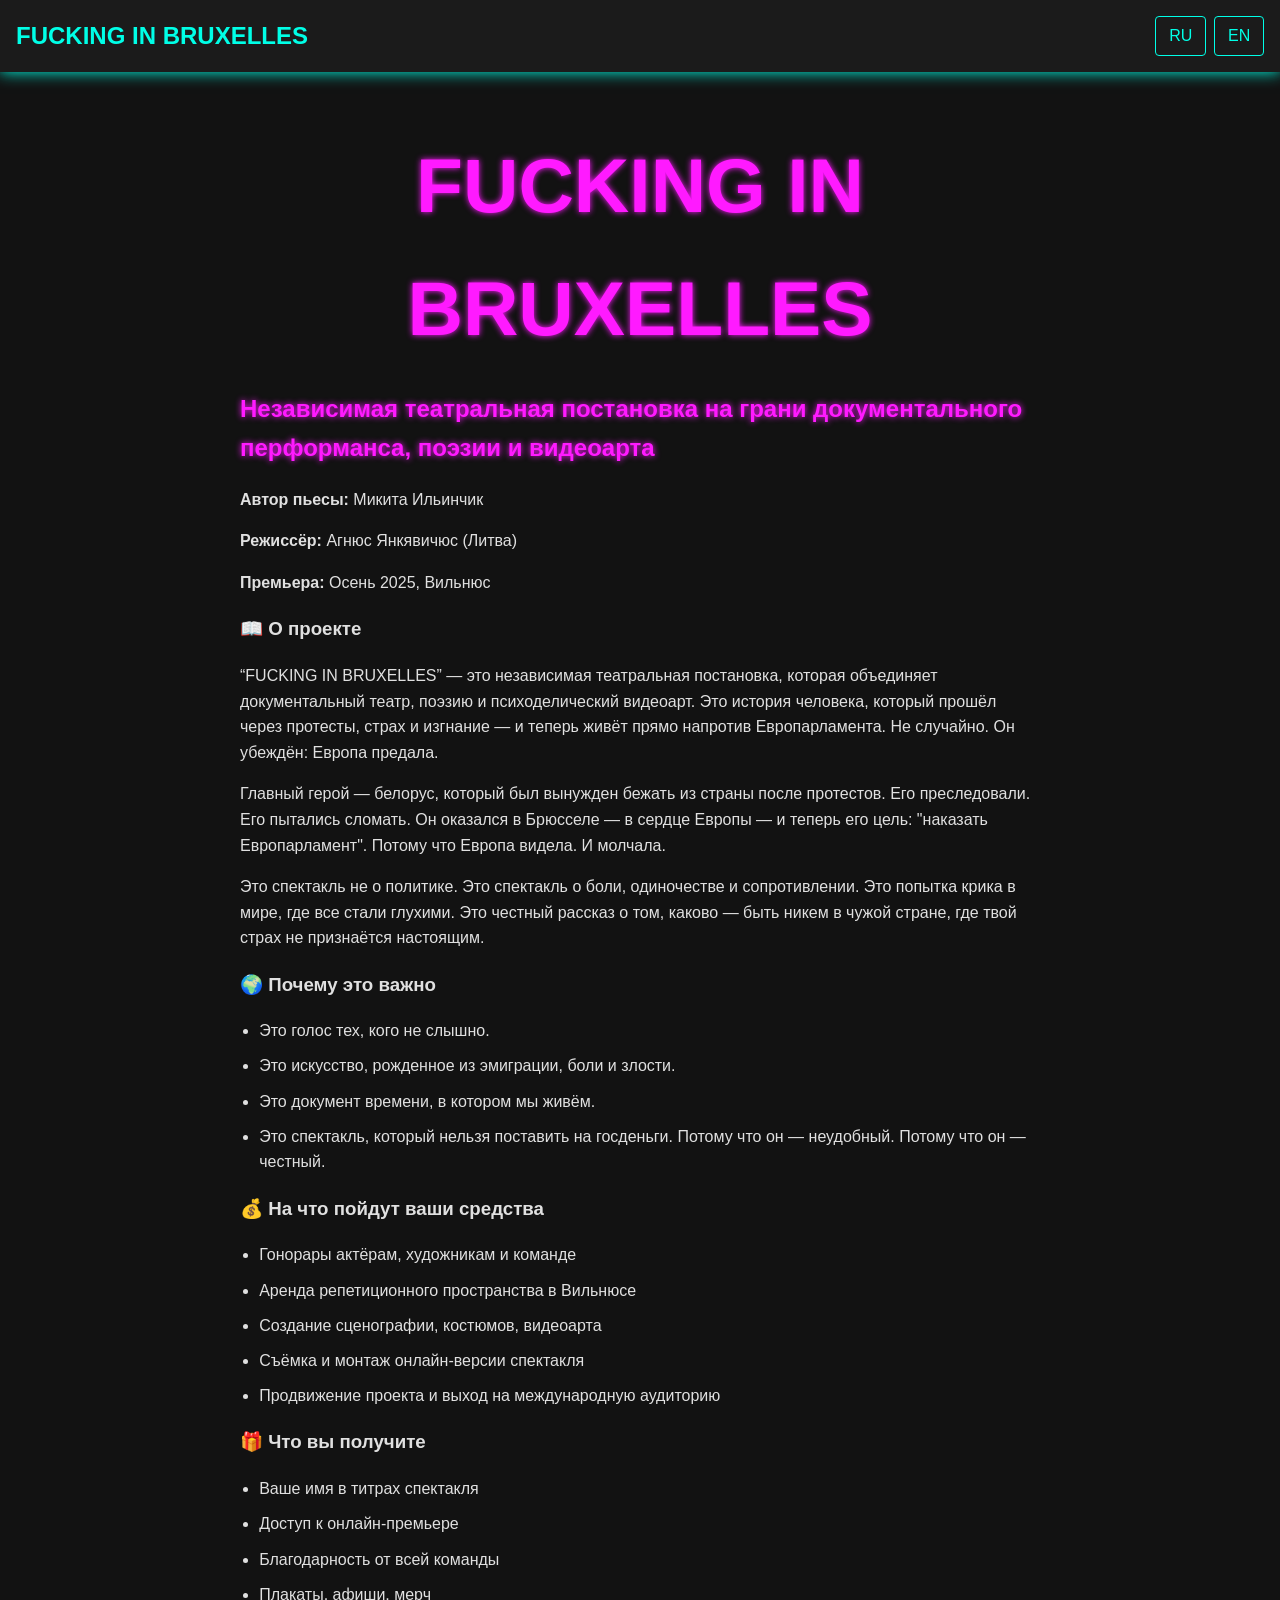
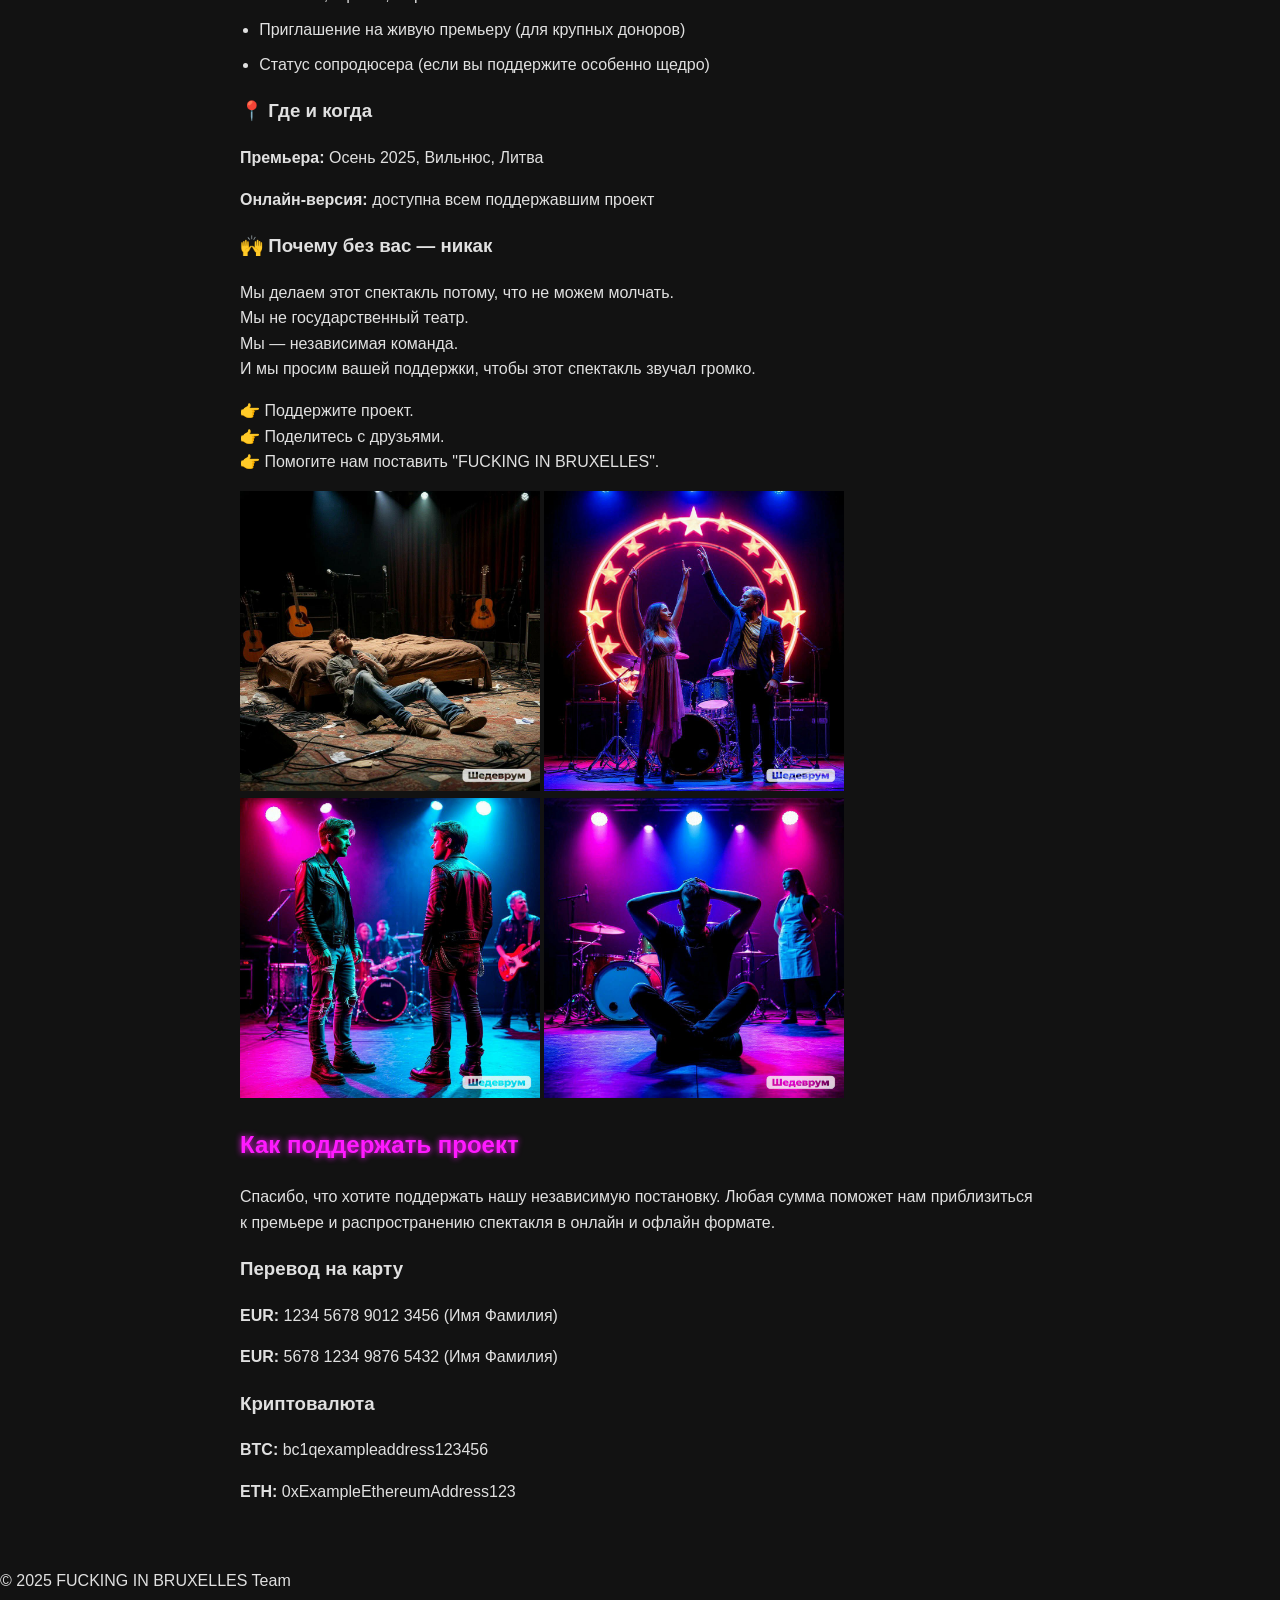
==== index.html @ ab787bb0 "h2 bolt" ====
<!DOCTYPE html>
<html lang="ru">
<head>
  <meta charset="UTF-8" />
  <meta name="viewport" content="width=device-width, initial-scale=1.0" />
  <title>FUCKING IN BRUXELLES</title>
  <link rel="stylesheet" href="style.css" />
</head>
<body>
  <header class="main-header">
    <h1>FUCKING IN BRUXELLES</h1>
    <div class="lang-switch">
      <a href="index.html" class="lang-button">RU</a>
      <a href="index-en.html" class="lang-button">EN</a>
    </div>
  </header>

  <main class="content">
    <h2 class="main-title">FUCKING IN BRUXELLES</h2>
    <h2>Независимая театральная постановка на грани документального перформанса, поэзии и видеоарта</h2>
    <p><strong>Автор пьесы:</strong> Микита Ильинчик</p>
    <p><strong>Режиссёр:</strong> Агнюс Янкявичюс (Литва)</p>
    <p><strong>Премьера:</strong> Осень 2025, Вильнюс</p>

    <h3>📖 О проекте</h3>
    <p>“FUCKING IN BRUXELLES” — это независимая театральная постановка, которая объединяет документальный театр, поэзию и психоделический видеоарт. Это история человека, который прошёл через протесты, страх и изгнание — и теперь живёт прямо напротив Европарламента. Не случайно. Он убеждён: Европа предала.</p>

    <p>Главный герой — белорус, который был вынужден бежать из страны после протестов. Его преследовали. Его пытались сломать. Он оказался в Брюсселе — в сердце Европы — и теперь его цель: "наказать Европарламент". Потому что Европа видела. И молчала.</p>

    <p>Это спектакль не о политике. Это спектакль о боли, одиночестве и сопротивлении. Это попытка крика в мире, где все стали глухими. Это честный рассказ о том, каково — быть никем в чужой стране, где твой страх не признаётся настоящим.</p>

    <h3>🌍 Почему это важно</h3>
    <ul>
      <li>Это голос тех, кого не слышно.</li>
      <li>Это искусство, рожденное из эмиграции, боли и злости.</li>
      <li>Это документ времени, в котором мы живём.</li>
      <li>Это спектакль, который нельзя поставить на госденьги. Потому что он — неудобный. Потому что он — честный.</li>
    </ul>

    <h3>💰 На что пойдут ваши средства</h3>
    <ul>
      <li>Гонорары актёрам, художникам и команде</li>
      <li>Аренда репетиционного пространства в Вильнюсе</li>
      <li>Создание сценографии, костюмов, видеоарта</li>
      <li>Съёмка и монтаж онлайн-версии спектакля</li>
      <li>Продвижение проекта и выход на международную аудиторию</li>
    </ul>

    <h3>🎁 Что вы получите</h3>
    <ul>
      <li>Ваше имя в титрах спектакля</li>
      <li>Доступ к онлайн-премьере</li>
      <li>Благодарность от всей команды</li>
      <li>Плакаты, афиши, мерч</li>
      <li>Приглашение на живую премьеру (для крупных доноров)</li>
      <li>Статус сопродюсера (если вы поддержите особенно щедро)</li>
    </ul>

    <h3>📍 Где и когда</h3>
    <p><strong>Премьера:</strong> Осень 2025, Вильнюс, Литва</p>
    <p><strong>Онлайн-версия:</strong> доступна всем поддержавшим проект</p>

    <h3>🙌 Почему без вас — никак</h3>
    <p>Мы делаем этот спектакль потому, что не можем молчать.<br>
    Мы не государственный театр.<br>
    Мы — независимая команда.<br>
    И мы просим вашей поддержки, чтобы этот спектакль звучал громко.</p>

    <p>👉 Поддержите проект.<br>
    👉 Поделитесь с друзьями.<br>
    👉 Помогите нам поставить "FUCKING IN BRUXELLES".</p>

    <img src="images/001.jpg" alt="Картинка 1" width="300">
    <img src="images/002.jpg" alt="Картинка 2" width="300">
    <img src="images/003.jpg" alt="Картинка 3" width="300">
    <img src="images/004.jpg" alt="Картинка 4" width="300">

    <h2>Как поддержать проект</h2>
    <p>Спасибо, что хотите поддержать нашу независимую постановку. 
      Любая сумма поможет нам приблизиться к премьере 
      и распространению спектакля в онлайн и офлайн формате.</p>

    <h3>Перевод на карту</h3>
    <p><strong>EUR:</strong> 1234 5678 9012 3456 (Имя Фамилия)</p>
    <p><strong>EUR:</strong> 5678 1234 9876 5432 (Имя Фамилия)</p>

    <h3>Криптовалюта</h3>
    <p><strong>BTC:</strong> bc1qexampleaddress123456</p>
    <p><strong>ETH:</strong> 0xExampleEthereumAddress123</p>

    
  </main>


  <footer>
    <p>&copy; 2025 FUCKING IN BRUXELLES Team</p>
  </footer>
</body>
</html>
---- style.css ----
/* Основные стили */
body {
  margin: 0;
  font-family: 'Segoe UI', sans-serif;
  background-color: #121212;
  color: #e0e0e0;
  line-height: 1.6;
}

a {
  text-decoration: none;
  color: #00ffe7;
  transition: color 0.3s ease;
}

a:hover {
  color: #00ffc3;
}

/* Header */
.main-header {
  position: sticky;
  top: 0;
  background-color: #1b1b1b;
  color: #00ffe7;
  padding: 1rem;
  z-index: 1000;
  display: flex;
  justify-content: space-between;
  align-items: center;
  box-shadow: 0 0 15px #00ffe7;
}

.main-header h1 {
  font-size: 1.5rem;
  margin: 0;
}

/* Language Switch */
.lang-switch {
  display: flex;
  gap: 0.5rem;
}

.lang-button {
  padding: 0.4rem 0.8rem;
  background-color: transparent;
  border: 1px solid #00ffe7;
  color: #00ffe7;
  border-radius: 4px;
  transition: all 0.3s ease;
}

.lang-button:hover {
  background-color: #00ffe7;
  color: #121212;
  box-shadow: 0 0 10px #00ffe7;
}

.lang-button.active {
  background-color: #00ffe7;
  color: #121212;
}

/* Main Content */
.content {
  padding: 2rem;
  max-width: 800px;
  margin: 0 auto;
}

h2 {
  color: #ff1aff;
  text-shadow: 0 0 6px #ff1aff;
}

ul {
  padding-left: 1.2rem;
}

li {
  margin-bottom: 0.6rem;
}

/* Donate button */
.donate {
  text-align: center;
  margin-top: 2rem;
}

.donate a {
  display: inline-block;
  padding: 0.8rem 1.5rem;
  background-color: transparent;
  color: #00ffe7;
  border: 2px solid #00ffe7;
  border-radius: 8px;
  font-size: 1.1rem;
  transition: all 0.3s ease;
}

.donate a:hover {
  background-color: #00ffe7;
  color: #121212;
  box-shadow: 0 0 15px #00ffe7;
}

/* Media Queries */
@media (max-width: 768px) {
  .main-header {
    flex-direction: column;
    align-items: flex-start;
    gap: 0.5rem;
  }

  .content {
    padding: 1rem;
  }

  .main-header h1 {
    font-size: 1.2rem;
  }

  .donate a {
    font-size: 1rem;
  }
}

@media (max-width: 480px) {
  h2 {
    font-size: 1.2rem;
  }

  .lang-button {
    padding: 0.3rem 0.6rem;
    font-size: 0.9rem;
  }
}

/* название на экранах */

.main-title {
  width: 100%;
  font-size: 6vw; /* масштабируется относительно ширины экрана */
  text-transform: uppercase;
  text-align: center;
  margin: 20px 0;
  font-weight: bold;
}

/* 📱 Медиа-запрос для мобильных устройств */
@media (max-width: 768px) {
  .main-title {
    font-size: 10vw;
    padding: 0 10px;
  }
}

/* 📱 Медиа-запрос для очень маленьких экранов */
@media (max-width: 480px) {
  .main-title {
    font-size: 12vw;
  }
}
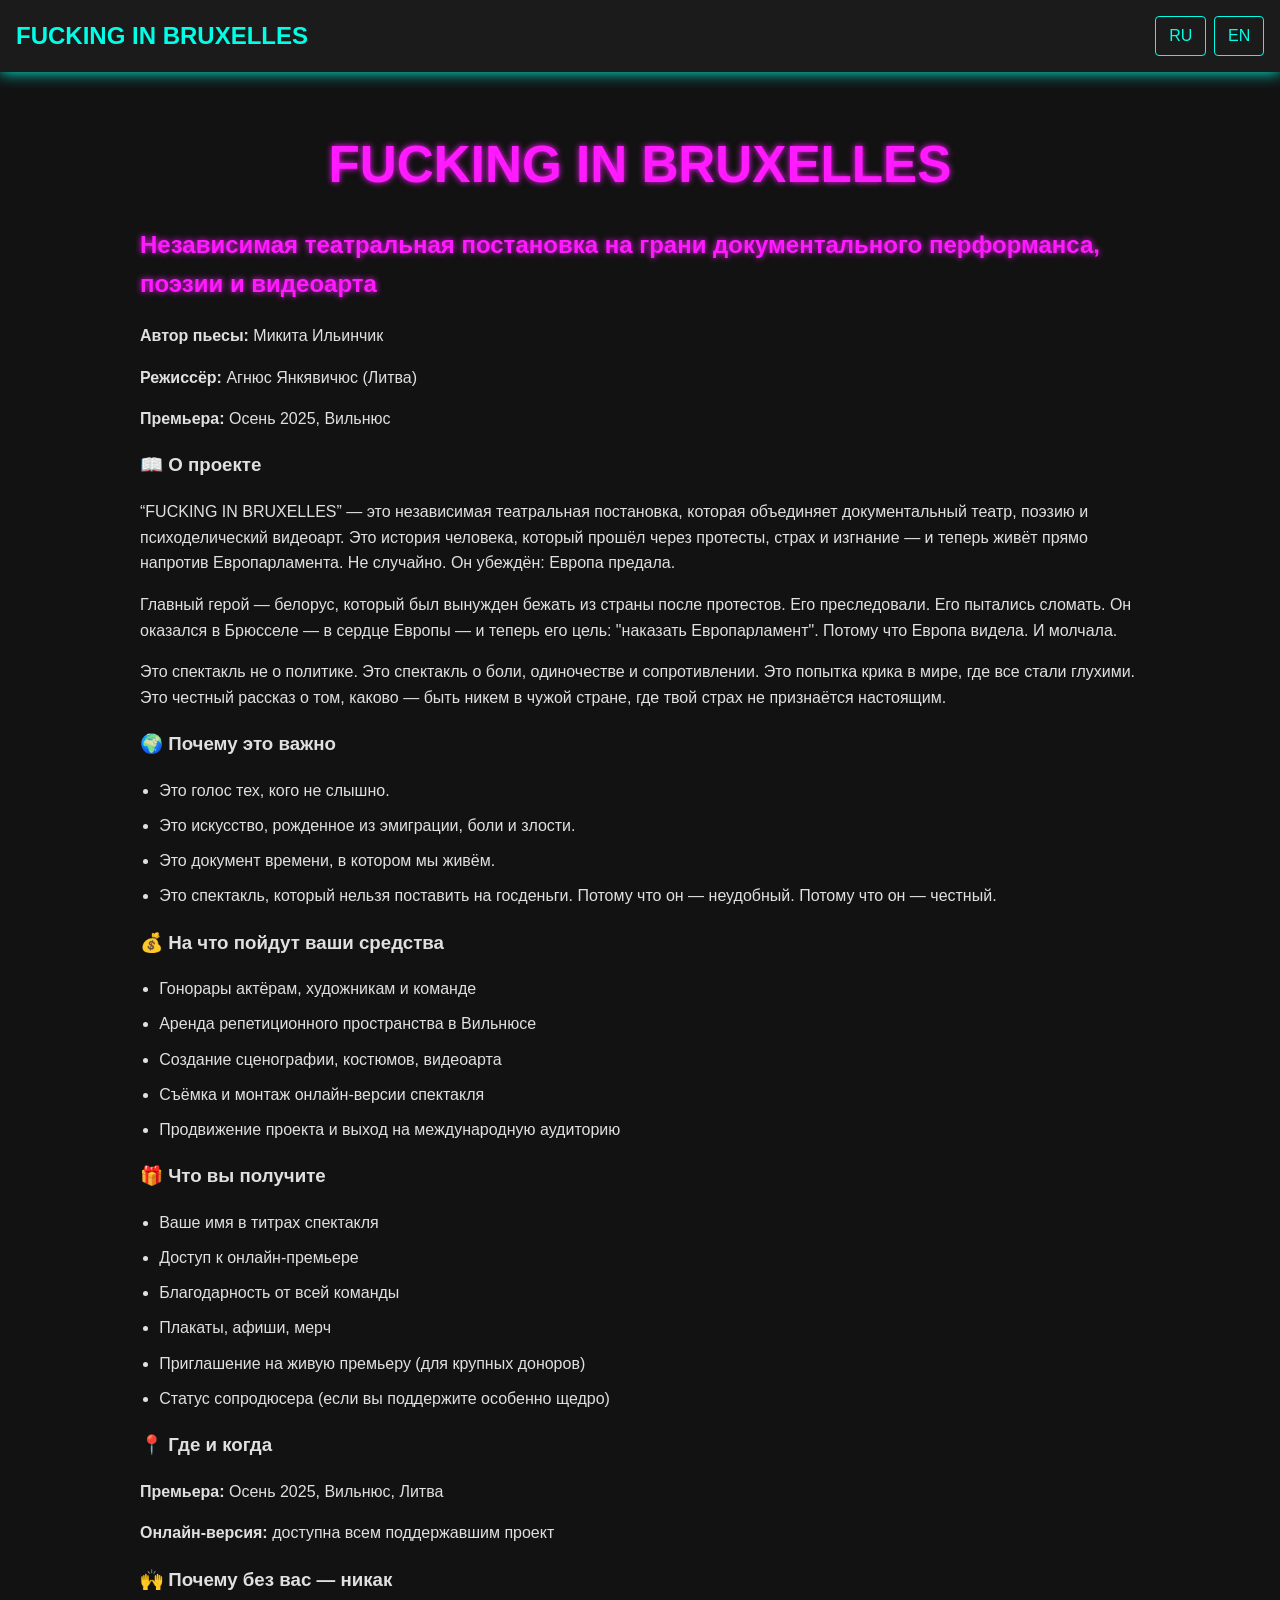
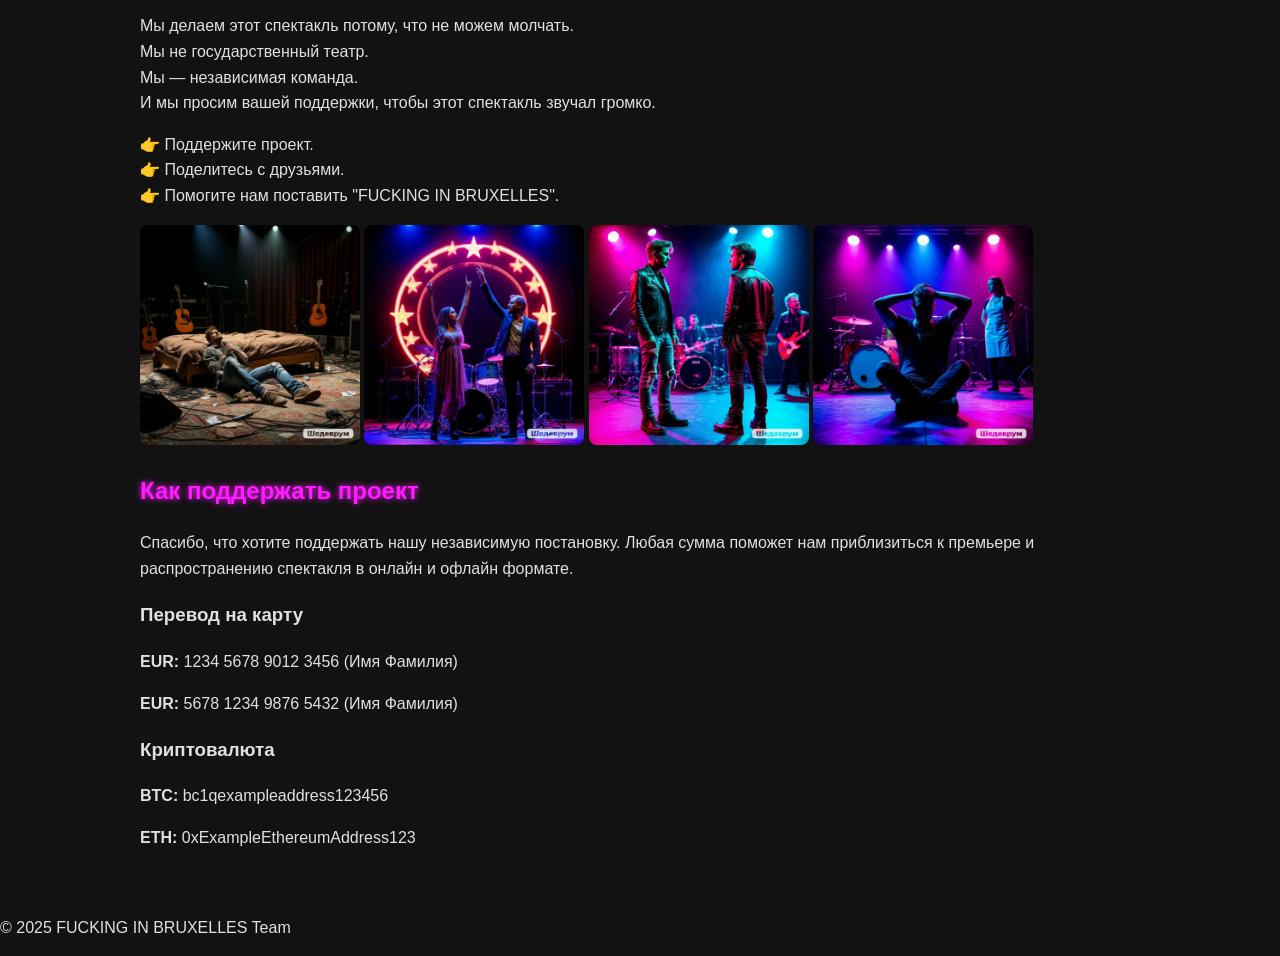
==== commit 88e22420: "images" ====
--- a/index.html
+++ b/index.html
@@ -70,10 +70,10 @@
     👉 Поделитесь с друзьями.<br>
     👉 Помогите нам поставить "FUCKING IN BRUXELLES".</p>
 
-    <img src="images/001.jpg" alt="Картинка 1" width="300">
-    <img src="images/002.jpg" alt="Картинка 2" width="300">
-    <img src="images/003.jpg" alt="Картинка 3" width="300">
-    <img src="images/004.jpg" alt="Картинка 4" width="300">
+    <img src="images/001.jpg" alt="Картинка 1" class="gallery-image">
+    <img src="images/002.jpg" alt="Картинка 2" class="gallery-image">
+    <img src="images/003.jpg" alt="Картинка 3" class="gallery-image">
+    <img src="images/004.jpg" alt="Картинка 4" class="gallery-image">
 
     <h2>Как поддержать проект</h2>
     <p>Спасибо, что хотите поддержать нашу независимую постановку. 
--- a/style.css
+++ b/style.css
@@ -65,7 +65,7 @@
 /* Main Content */
 .content {
   padding: 2rem;
-  max-width: 800px;
+  max-width: 1000px;
   margin: 0 auto;
 }
 
@@ -141,7 +141,7 @@
 
 .main-title {
   width: 100%;
-  font-size: 6vw; /* масштабируется относительно ширины экрана */
+  font-size: 4vw; /* масштабируется относительно ширины экрана */
   text-transform: uppercase;
   text-align: center;
   margin: 20px 0;
@@ -161,4 +161,33 @@
   .main-title {
     font-size: 12vw;
   }
+}
+
+.image-gallery {
+  display: flex;
+  flex-wrap: wrap;
+  justify-content: center;
+  gap: 20px; /* расстояние между изображениями */
+  margin: 40px 0;
+}
+
+.gallery-image {
+  width: 22%;
+  height: auto;
+  border-radius: 8px;
+  object-fit: cover;
+}
+
+/* 📱 Медиа-запрос для планшетов */
+@media (max-width: 768px) {
+  .gallery-image {
+    width: 45%;
+  }
+}
+
+/* 📱 Медиа-запрос для мобильных телефонов */
+@media (max-width: 480px) {
+  .gallery-image {
+    width: 90%;
+  }
 }
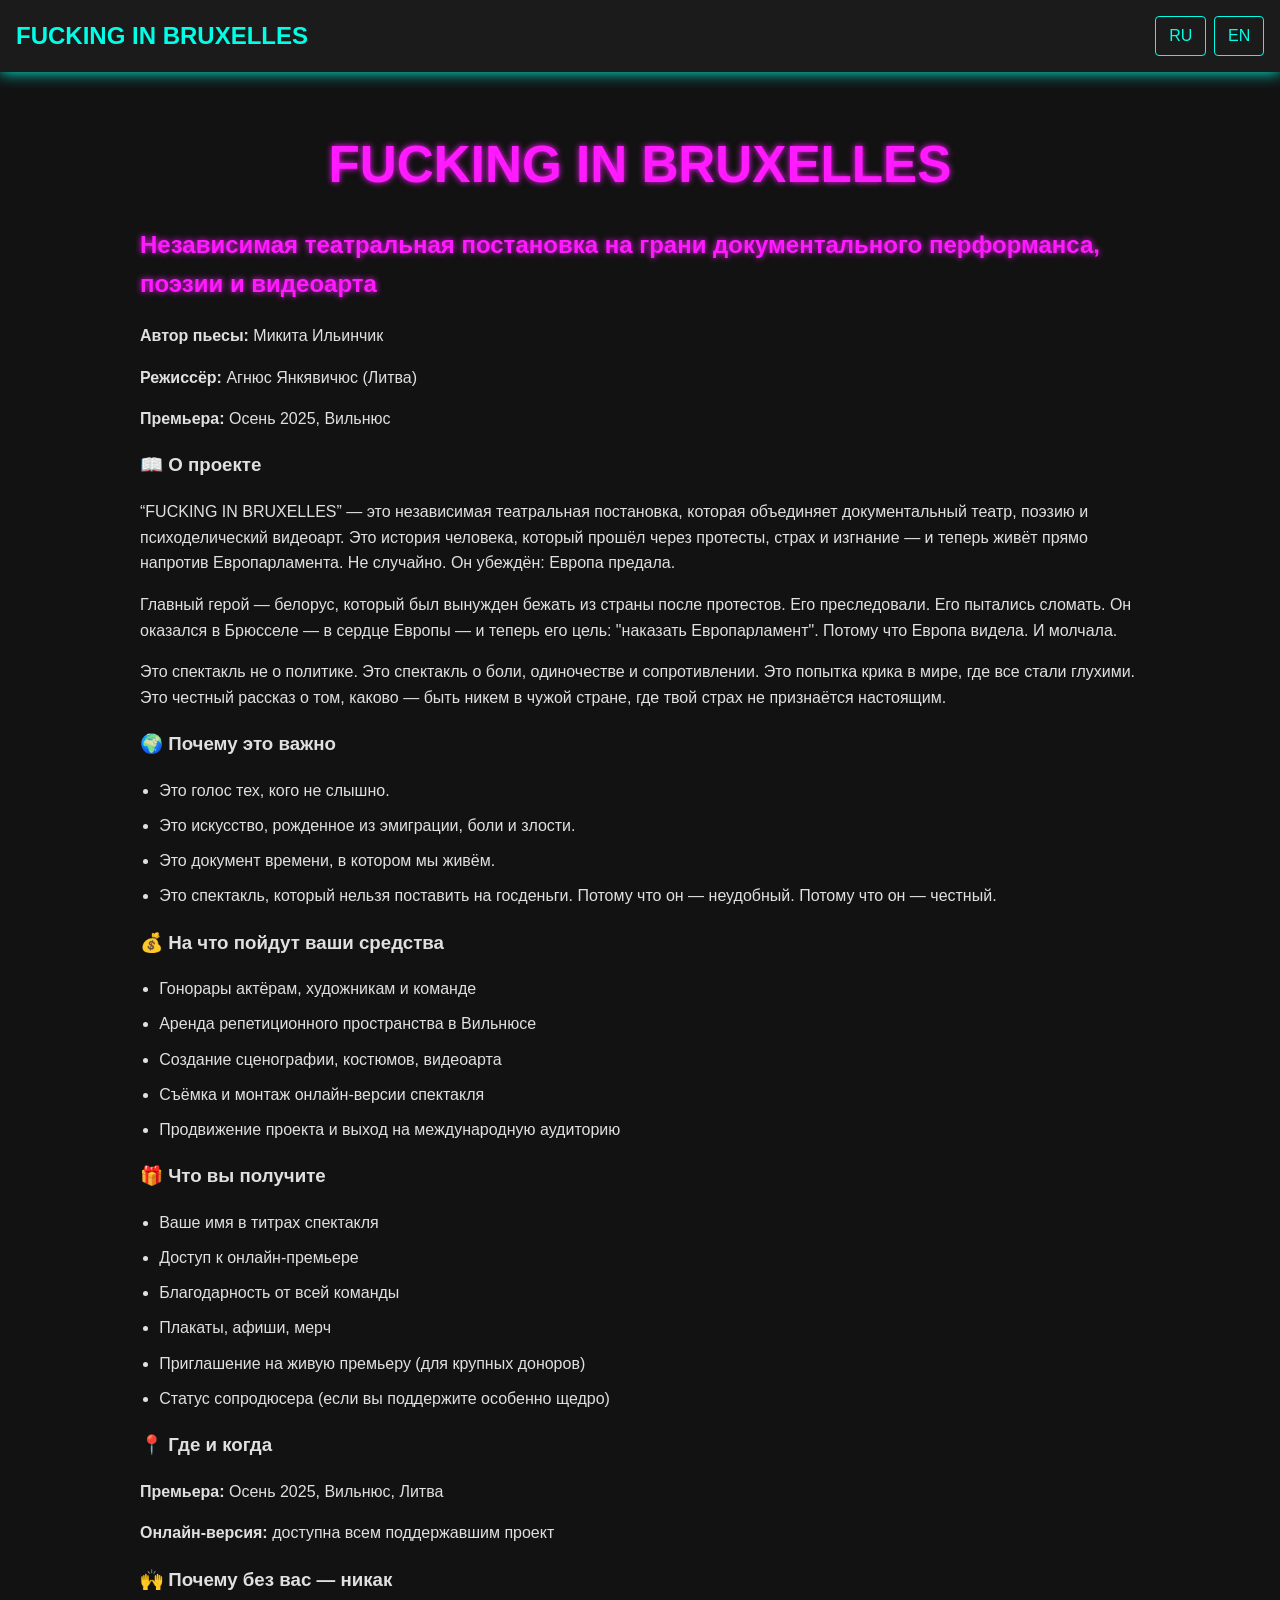
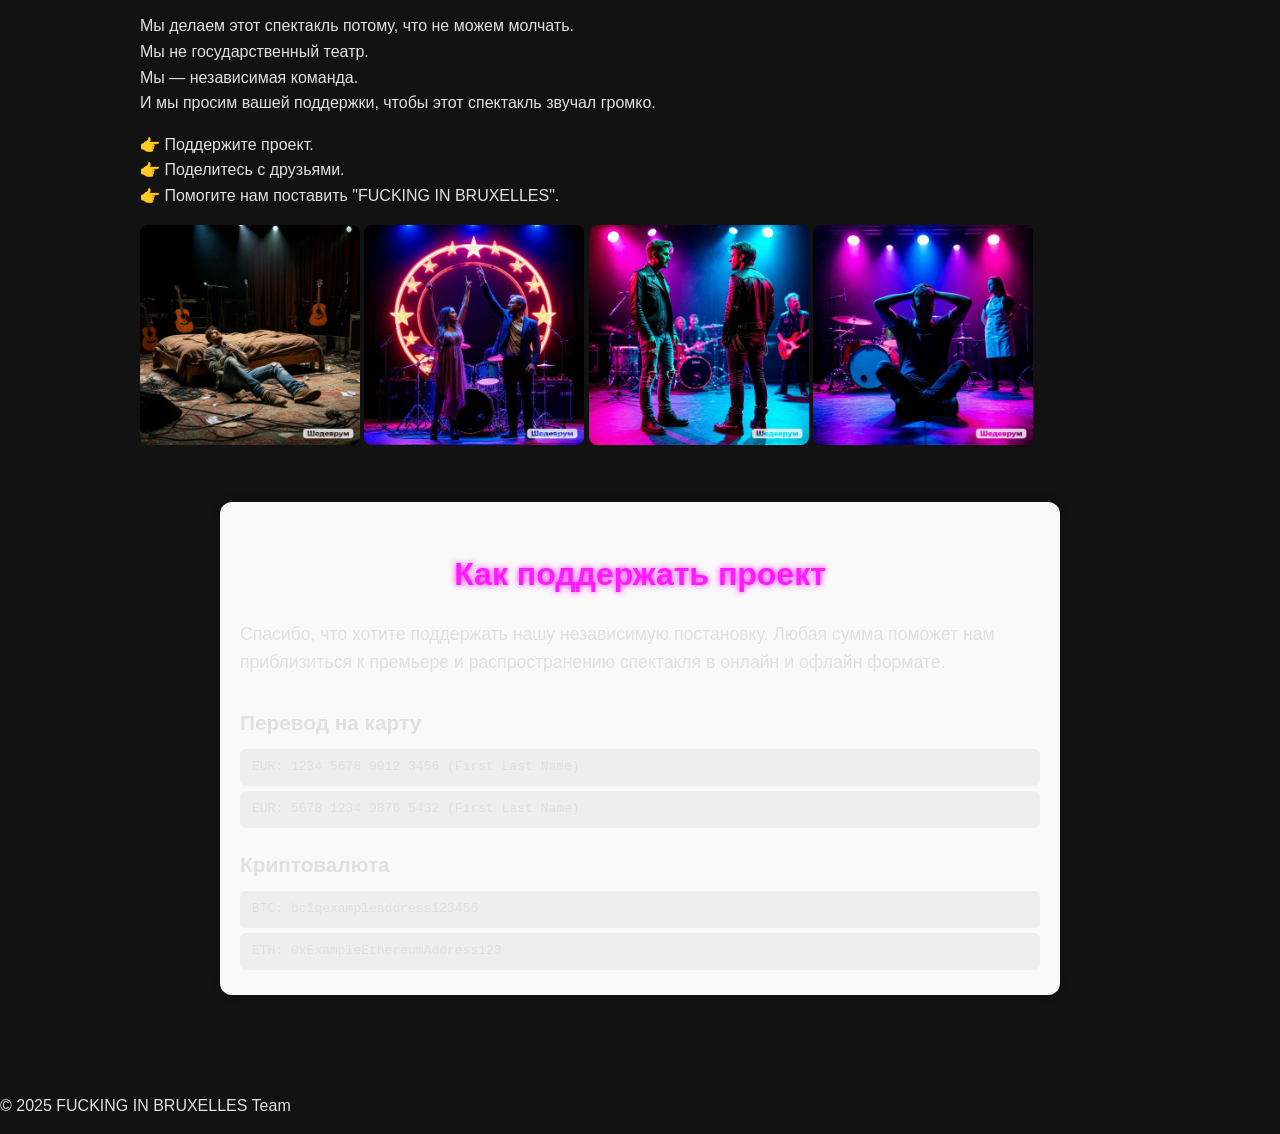
==== commit c860ec8b: "donate" ====
--- a/index.html
+++ b/index.html
@@ -75,18 +75,21 @@
     <img src="images/003.jpg" alt="Картинка 3" class="gallery-image">
     <img src="images/004.jpg" alt="Картинка 4" class="gallery-image">
 
-    <h2>Как поддержать проект</h2>
-    <p>Спасибо, что хотите поддержать нашу независимую постановку. 
-      Любая сумма поможет нам приблизиться к премьере 
-      и распространению спектакля в онлайн и офлайн формате.</p>
-
-    <h3>Перевод на карту</h3>
-    <p><strong>EUR:</strong> 1234 5678 9012 3456 (Имя Фамилия)</p>
-    <p><strong>EUR:</strong> 5678 1234 9876 5432 (Имя Фамилия)</p>
-
-    <h3>Криптовалюта</h3>
-    <p><strong>BTC:</strong> bc1qexampleaddress123456</p>
-    <p><strong>ETH:</strong> 0xExampleEthereumAddress123</p>
+    <div class="support-section">
+      <h2 class="support-title">Как поддержать проект</h2>
+      <p class="support-text">
+        Спасибо, что хотите поддержать нашу независимую постановку. Любая сумма поможет нам приблизиться к премьере и распространению спектакля в онлайн и офлайн формате.
+      </p>
+    
+      <h3 class="support-subtitle">Перевод на карту</h3>
+      <p class="support-details">EUR: 1234 5678 9012 3456 (First Last Name)</p>
+      <p class="support-details">EUR: 5678 1234 9876 5432 (First Last Name)</p>
+    
+      <h3 class="support-subtitle">Криптовалюта</h3>
+      <p class="support-details">BTC: bc1qexampleaddress123456</p>
+      <p class="support-details">ETH: 0xExampleEthereumAddress123</p>
+    </div>
+    
 
     
   </main>
--- a/style.css
+++ b/style.css
@@ -167,7 +167,7 @@
   display: flex;
   flex-wrap: wrap;
   justify-content: center;
-  gap: 20px; /* расстояние между изображениями */
+  gap: 30px; /* расстояние между изображениями */
   margin: 40px 0;
 }
 
@@ -190,4 +190,58 @@
   .gallery-image {
     width: 90%;
   }
+}
+
+.support-section {
+  max-width: 800px;
+  margin: 50px auto;
+  padding: 20px;
+  text-align: left;
+  background-color: #f9f9f9;
+  border-radius: 12px;
+  box-shadow: 0 0 15px rgba(0, 0, 0, 0.05);
+}
+
+.support-title {
+  font-size: 2rem;
+  text-align: center;
+  margin-bottom: 20px;
+}
+
+.support-text {
+  font-size: 1.1rem;
+  margin-bottom: 30px;
+}
+
+.support-subtitle {
+  font-size: 1.3rem;
+  margin-top: 20px;
+  margin-bottom: 10px;
+}
+
+.support-details {
+  font-family: monospace;
+  background: #eeeeee;
+  padding: 8px 12px;
+  border-radius: 6px;
+  margin: 5px 0;
+}
+
+@media (max-width: 600px) {
+  .support-section {
+    padding: 15px;
+  }
+
+  .support-title {
+    font-size: 1.5rem;
+  }
+
+  .support-text, .support-subtitle {
+    font-size: 1rem;
+  }
+
+  .support-details {
+    font-size: 0.9rem;
+    word-break: break-all;
+  }
 }
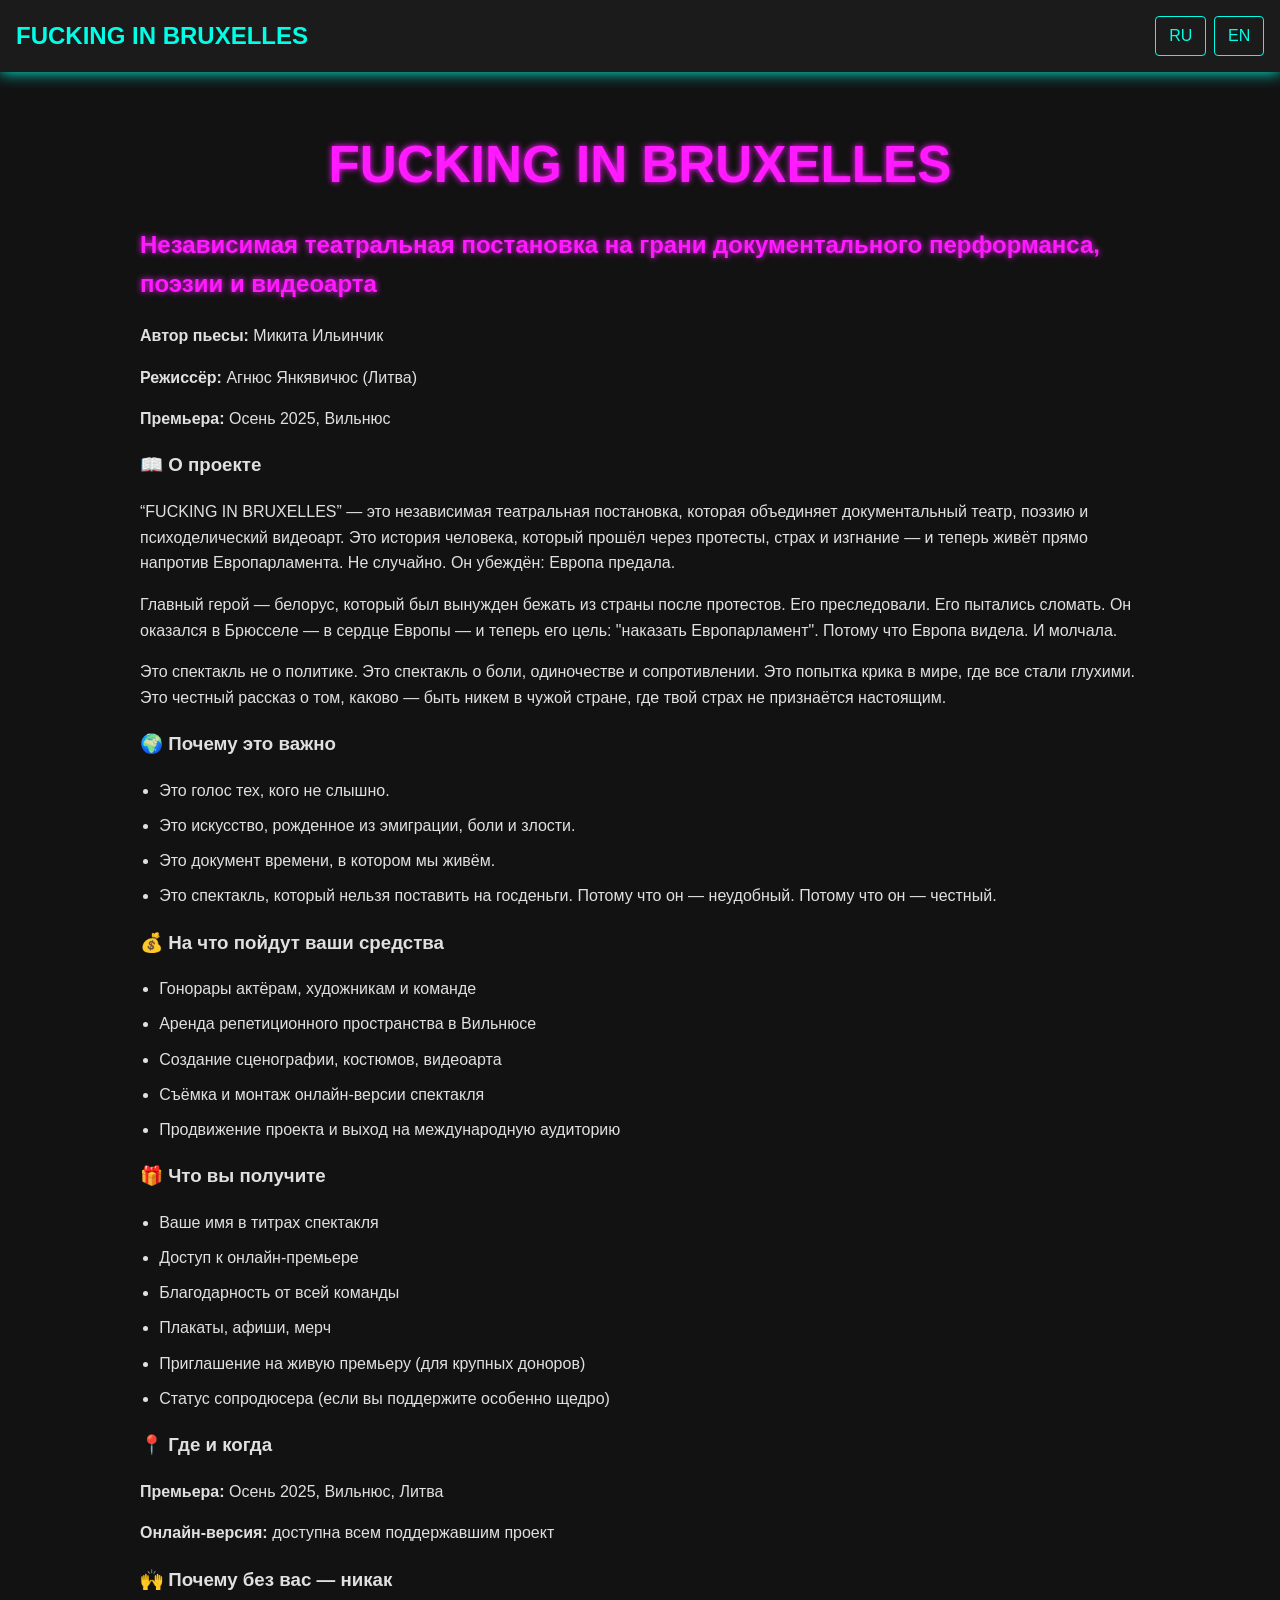
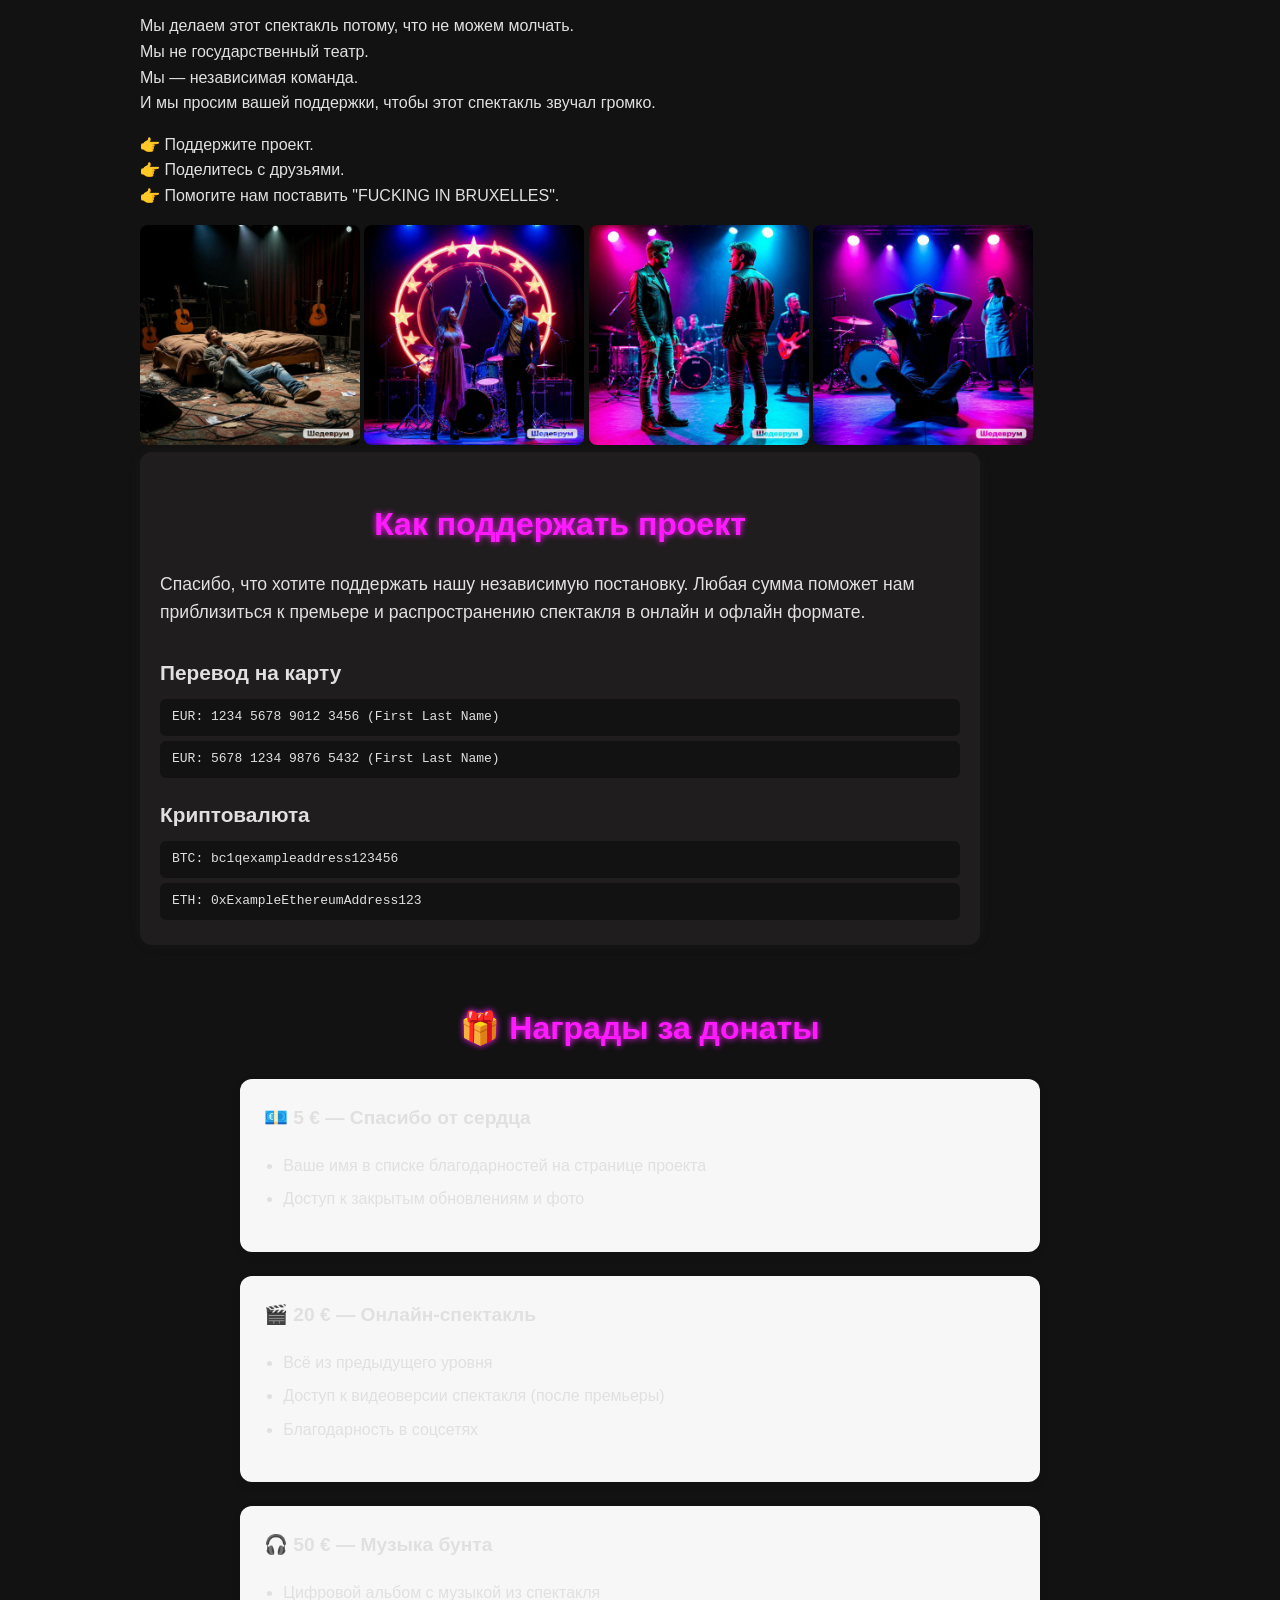
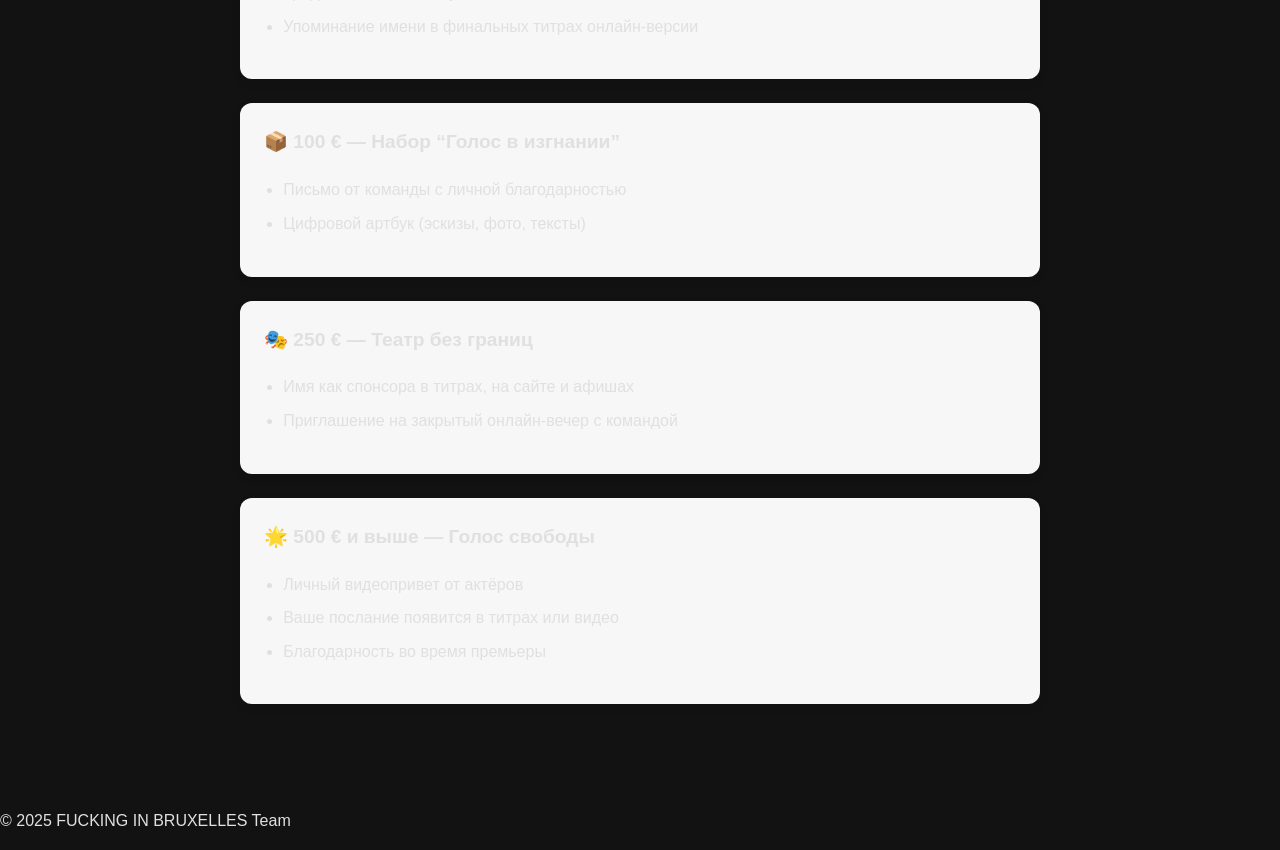
==== commit 1cd90024: "rewards" ====
--- a/index.html
+++ b/index.html
@@ -90,7 +90,60 @@
       <p class="support-details">ETH: 0xExampleEthereumAddress123</p>
     </div>
     
-
+    <section class="rewards">
+      <h2>🎁 Награды за донаты</h2>
+    
+      <div class="reward-tier">
+        <h3>💶 5 € — Спасибо от сердца</h3>
+        <ul>
+          <li>Ваше имя в списке благодарностей на странице проекта</li>
+          <li>Доступ к закрытым обновлениям и фото</li>
+        </ul>
+      </div>
+    
+      <div class="reward-tier">
+        <h3>🎬 20 € — Онлайн-спектакль</h3>
+        <ul>
+          <li>Всё из предыдущего уровня</li>
+          <li>Доступ к видеоверсии спектакля (после премьеры)</li>
+          <li>Благодарность в соцсетях</li>
+        </ul>
+      </div>
+    
+      <div class="reward-tier">
+        <h3>🎧 50 € — Музыка бунта</h3>
+        <ul>
+          <li>Цифровой альбом с музыкой из спектакля</li>
+          <li>Упоминание имени в финальных титрах онлайн-версии</li>
+        </ul>
+      </div>
+    
+      <div class="reward-tier">
+        <h3>📦 100 € — Набор “Голос в изгнании”</h3>
+        <ul>
+          <li>Письмо от команды с личной благодарностью</li>
+          <li>Цифровой артбук (эскизы, фото, тексты)</li>
+        </ul>
+      </div>
+    
+      <div class="reward-tier">
+        <h3>🎭 250 € — Театр без границ</h3>
+        <ul>
+          <li>Имя как спонсора в титрах, на сайте и афишах</li>
+          <li>Приглашение на закрытый онлайн-вечер с командой</li>
+        </ul>
+      </div>
+    
+      <div class="reward-tier">
+        <h3>🌟 500 € и выше — Голос свободы</h3>
+        <ul>
+          <li>Личный видеопривет от актёров</li>
+          <li>Ваше послание появится в титрах или видео</li>
+          <li>Благодарность во время премьеры</li>
+        </ul>
+      </div>
+    </section>
+    
     
   </main>
 
--- a/style.css
+++ b/style.css
@@ -1,6 +1,6 @@
 /* Основные стили */
 body {
-  margin: 0;
+  margin: 0 auto;
   font-family: 'Segoe UI', sans-serif;
   background-color: #121212;
   color: #e0e0e0;
@@ -192,14 +192,15 @@
   }
 }
 
+/* block donate */
+
 .support-section {
   max-width: 800px;
-  margin: 50px auto;
   padding: 20px;
   text-align: left;
-  background-color: #f9f9f9;
+  background-color: #1f1d1d;
   border-radius: 12px;
-  box-shadow: 0 0 15px rgba(0, 0, 0, 0.05);
+  box-shadow: 0 0 15px rgba(132, 130, 167, 0.05);
 }
 
 .support-title {
@@ -221,7 +222,7 @@
 
 .support-details {
   font-family: monospace;
-  background: #eeeeee;
+  background: #121212;
   padding: 8px 12px;
   border-radius: 6px;
   margin: 5px 0;
@@ -244,4 +245,59 @@
     font-size: 0.9rem;
     word-break: break-all;
   }
-}+}
+
+/* блок наград */
+
+.rewards {
+  max-width: 800px;
+  margin: 0 auto;
+  padding: 2rem;
+  font-family: sans-serif;
+}
+
+.rewards h2 {
+  text-align: center;
+  font-size: 2rem;
+  margin-bottom: 1.5rem;
+}
+
+.reward-tier {
+  background: #f7f7f7;
+  border-radius: 12px;
+  padding: 1.5rem;
+  margin-bottom: 1.5rem;
+  box-shadow: 0 4px 12px rgba(0, 0, 0, 0.05);
+}
+
+.reward-tier h3 {
+  margin-top: 0;
+  font-size: 1.2rem;
+}
+
+.reward-tier ul {
+  padding-left: 1.2rem;
+}
+
+.reward-tier li {
+  margin-bottom: 0.5rem;
+}
+
+/* Адаптация под мобильные устройства */
+@media screen and (max-width: 600px) {
+  .rewards {
+    padding: 1rem;
+  }
+
+  .reward-tier {
+    padding: 1rem;
+  }
+
+  .rewards h2 {
+    font-size: 1.5rem;
+  }
+
+  .reward-tier h3 {
+    font-size: 1rem;
+  }
+}
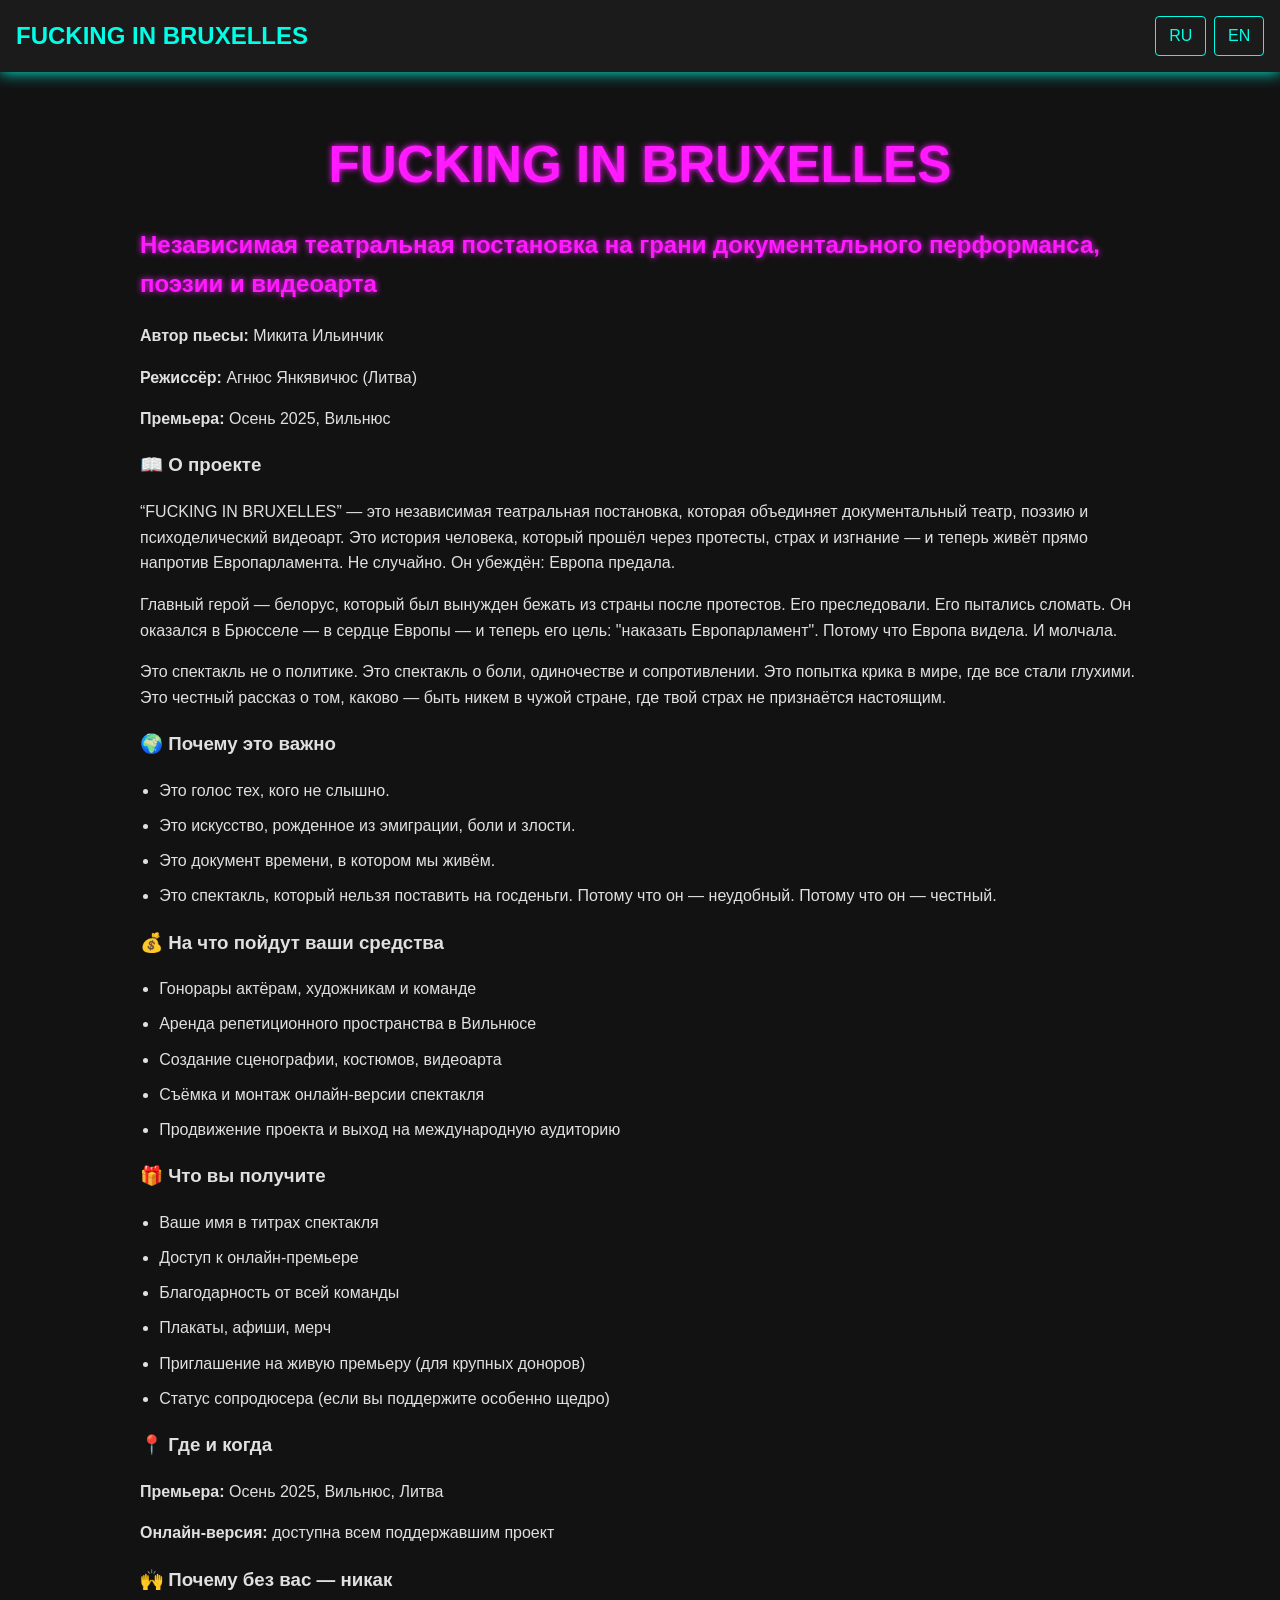
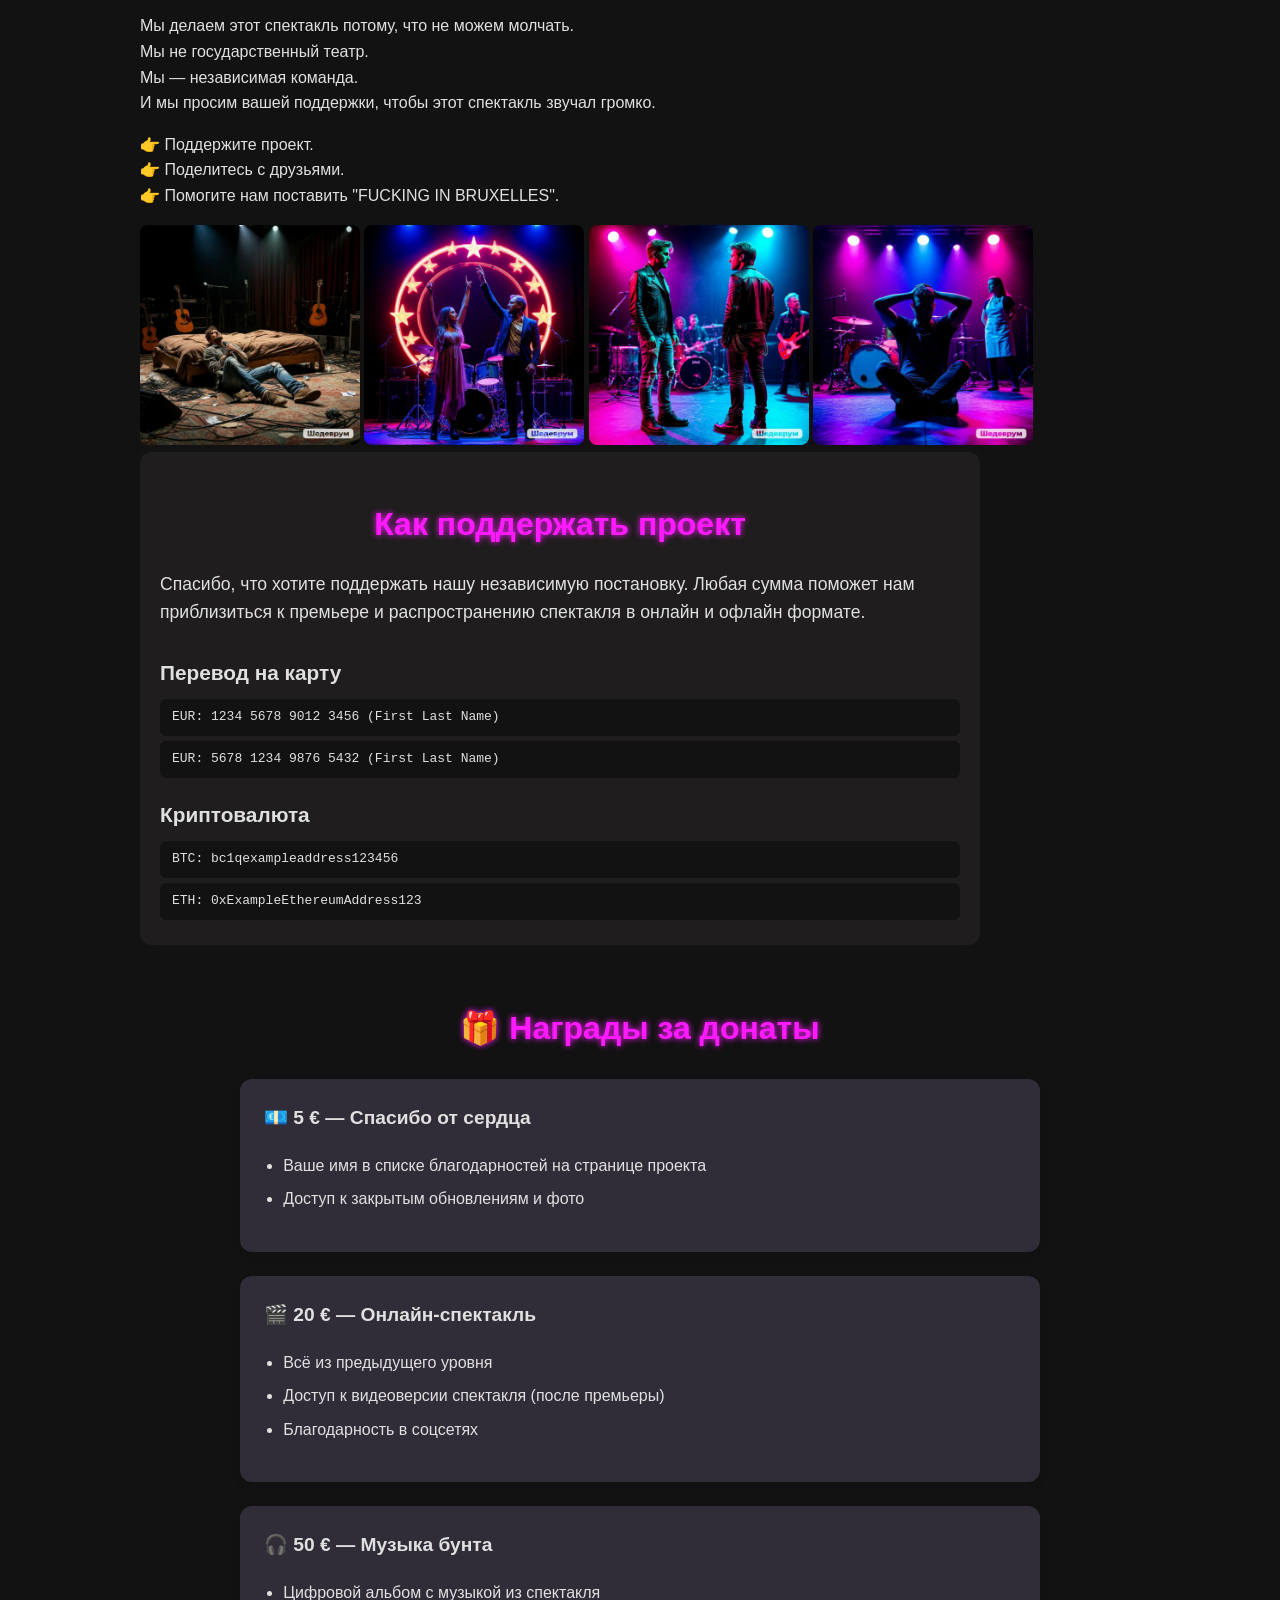
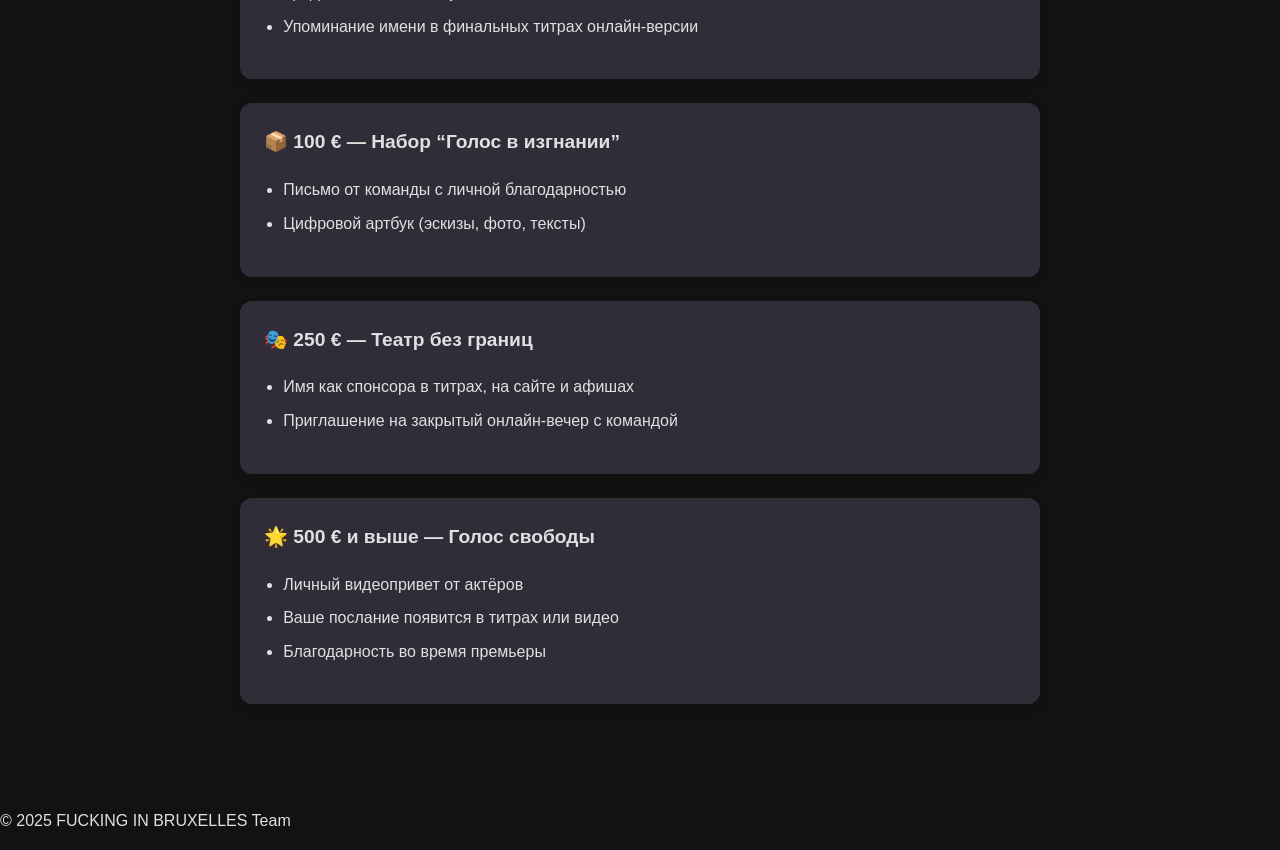
==== commit abd7ffe7: "footer" ====
--- a/index.html
+++ b/index.html
@@ -149,7 +149,7 @@
 
 
   <footer>
-    <p>&copy; 2025 FUCKING IN BRUXELLES Team</p>
+    <p align-items: center>&copy; 2025 FUCKING IN BRUXELLES Team</p>
   </footer>
 </body>
 </html>
--- a/style.css
+++ b/style.css
@@ -263,7 +263,7 @@
 }
 
 .reward-tier {
-  background: #f7f7f7;
+  background: #312d38;
   border-radius: 12px;
   padding: 1.5rem;
   margin-bottom: 1.5rem;
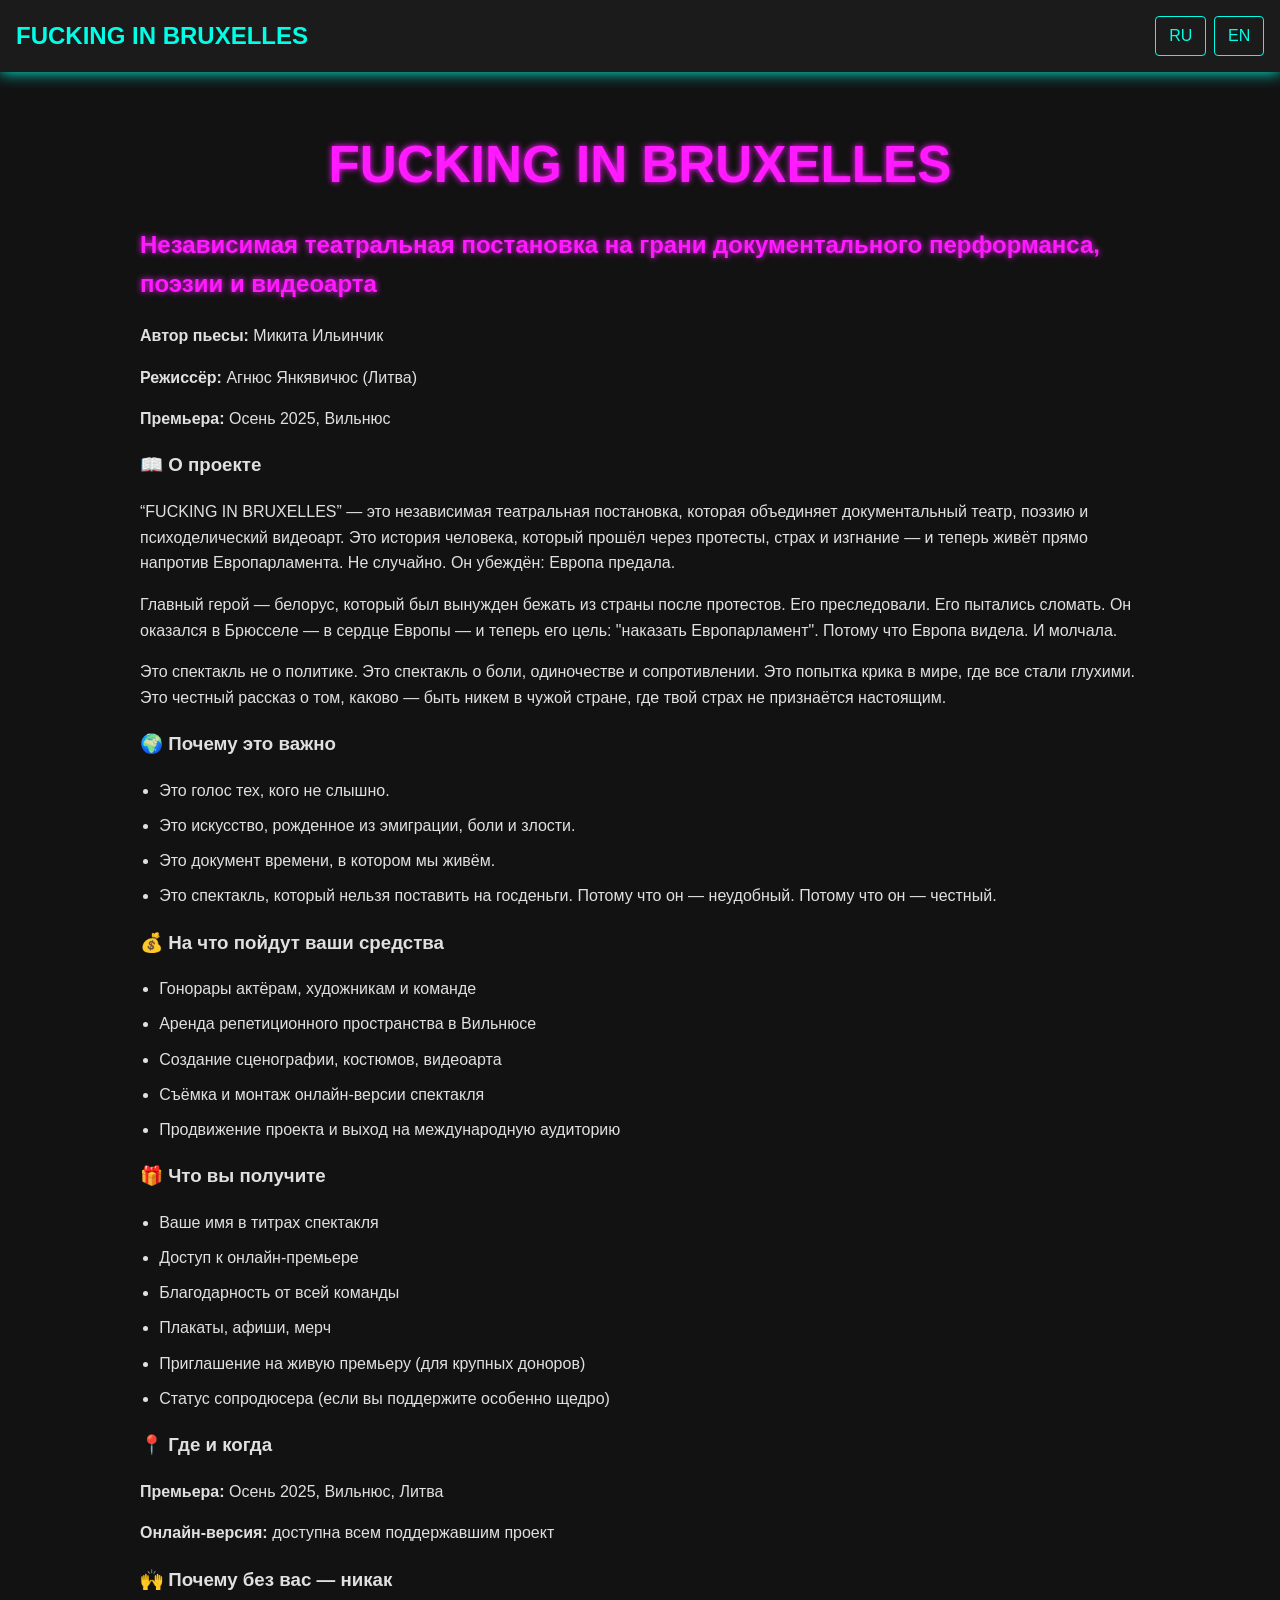
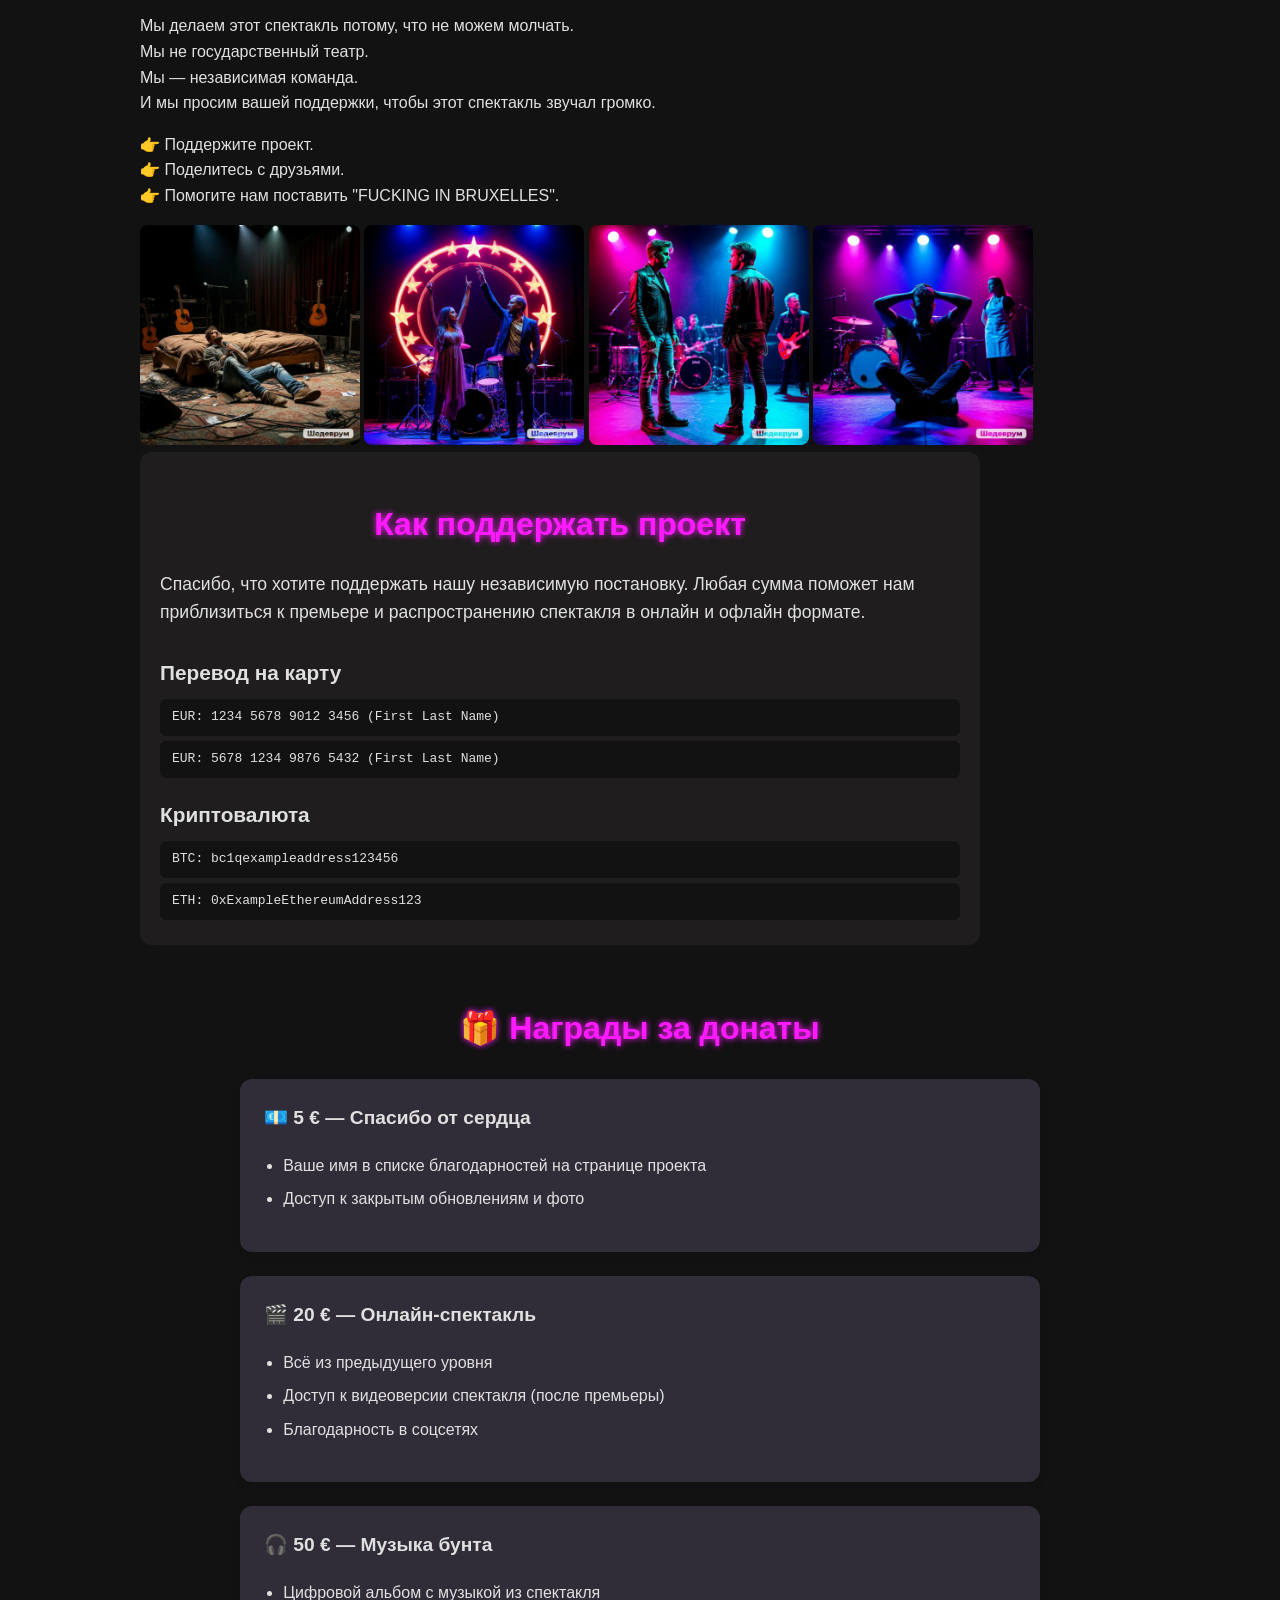
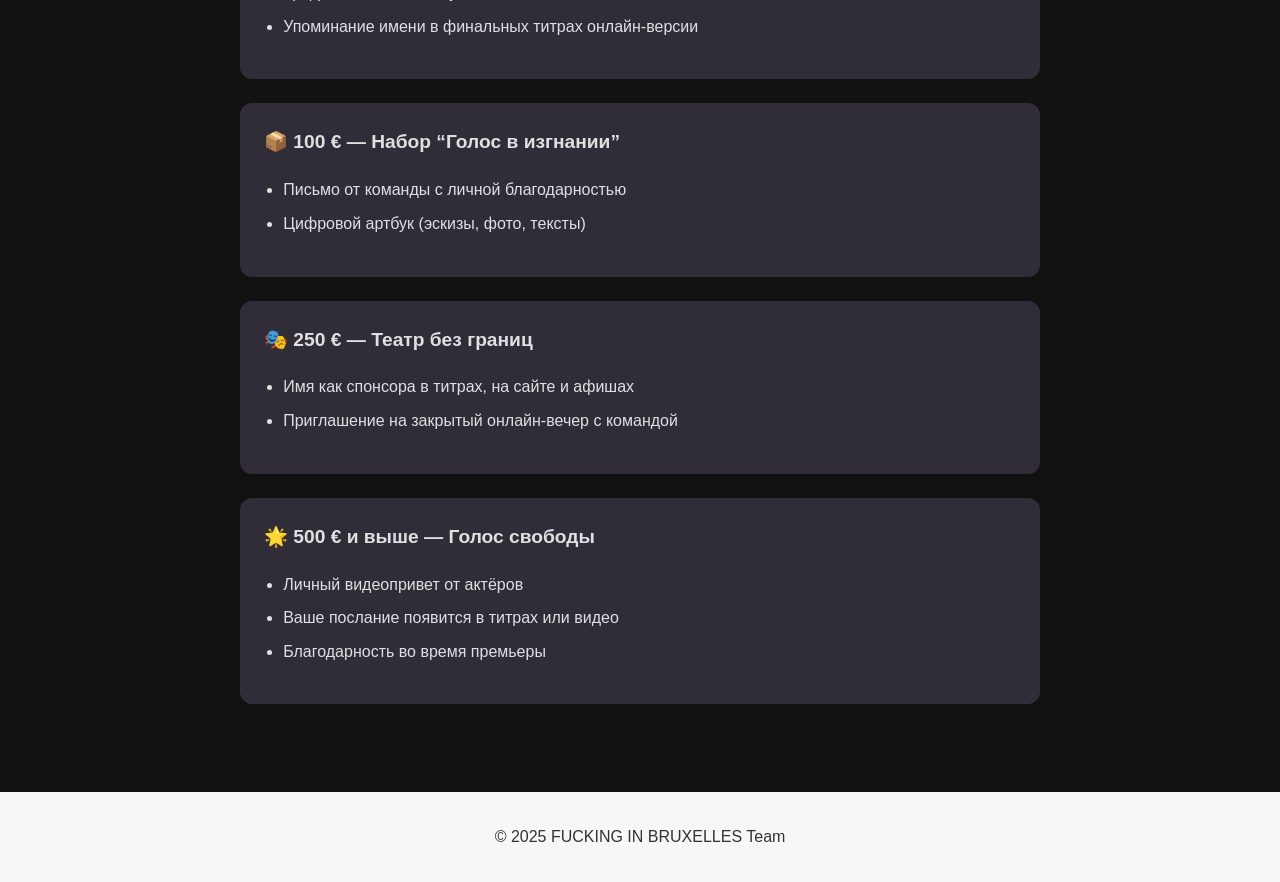
==== commit 245a5719: "footer" ====
--- a/index.html
+++ b/index.html
@@ -148,8 +148,8 @@
   </main>
 
 
-  <footer>
-    <p align-items: center>&copy; 2025 FUCKING IN BRUXELLES Team</p>
+  <footer class="footer">
+    <p>&copy; 2025 FUCKING IN BRUXELLES Team</p>
   </footer>
 </body>
 </html>
--- a/style.css
+++ b/style.css
@@ -301,3 +301,11 @@
     font-size: 1rem;
   }
 }
+
+.footer {
+  text-align: center;
+  padding: 1rem;
+  font-family: sans-serif;
+  background-color: #f7f7f7; /* опционально */
+  color: #333;
+}
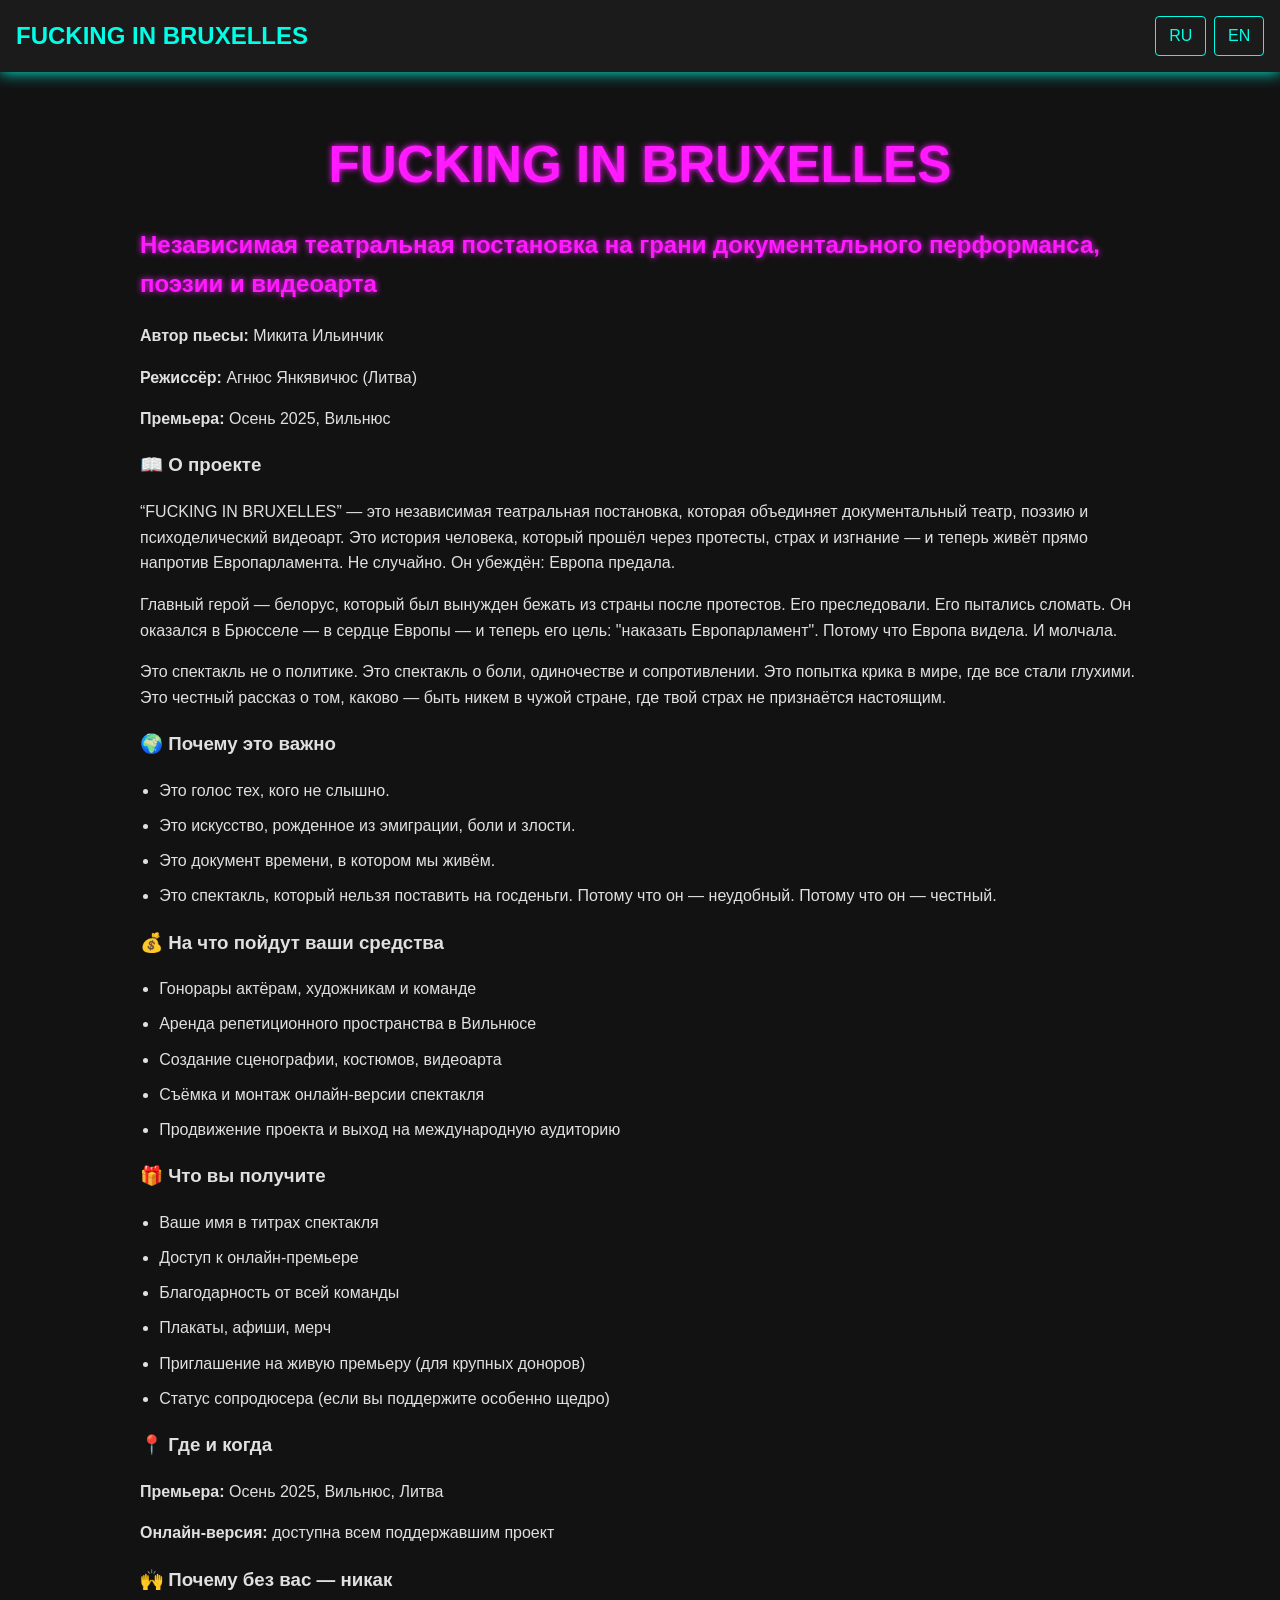
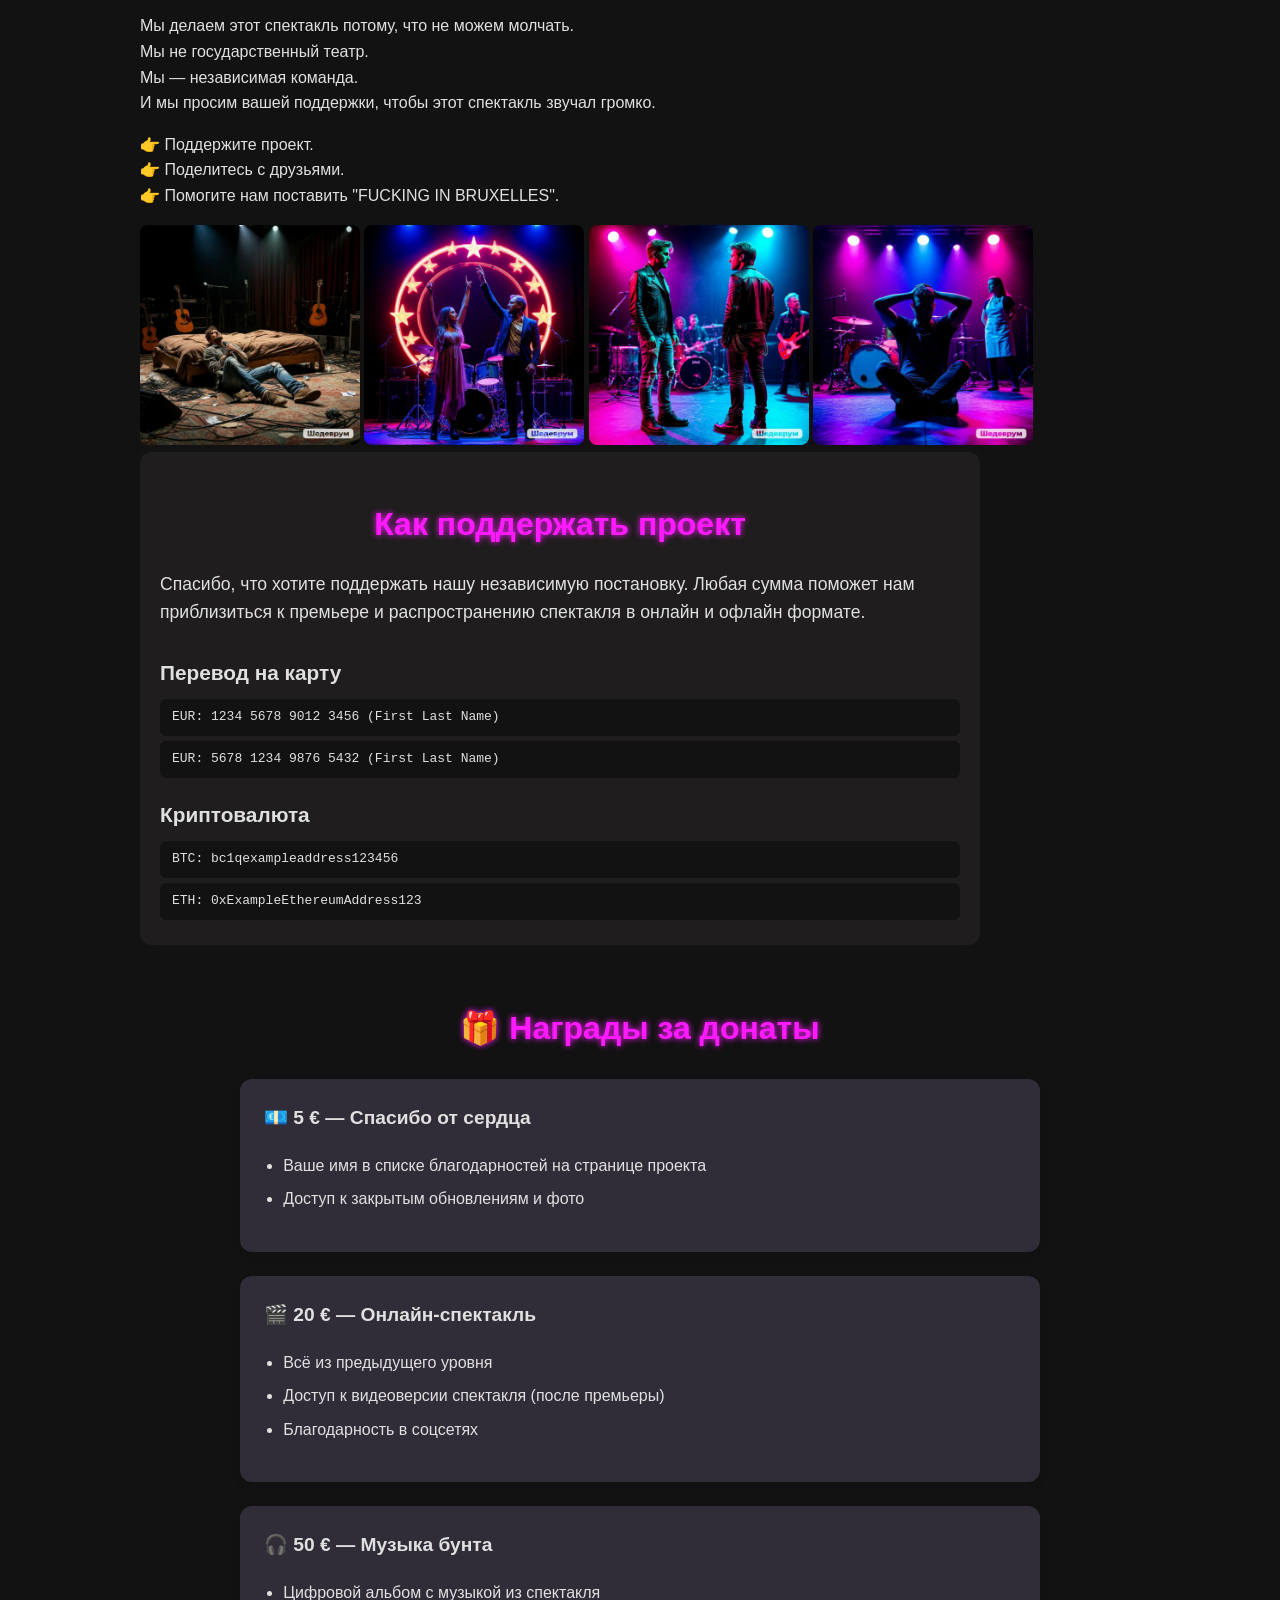
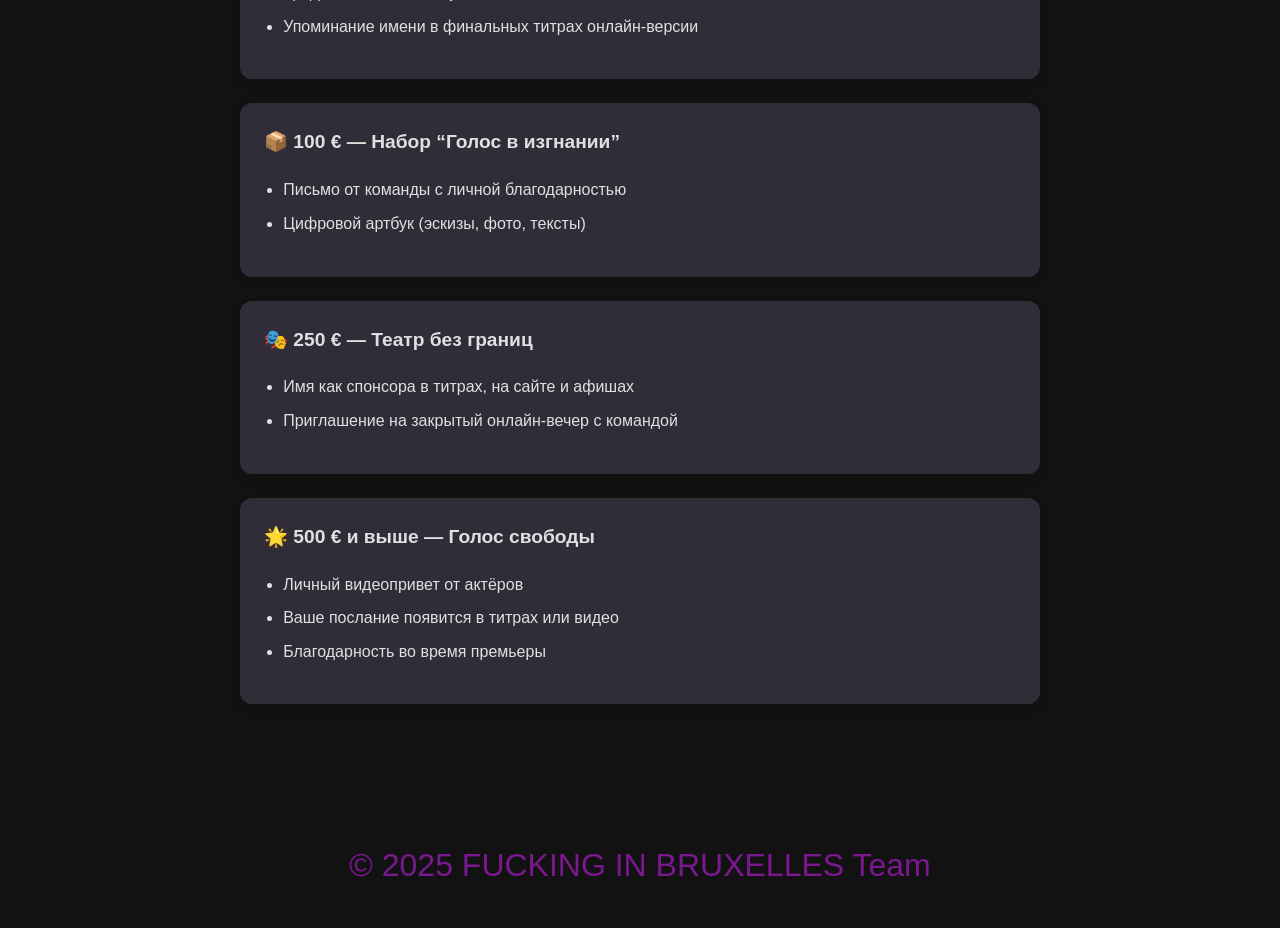
==== commit 0b8ad3a8: "footer3" ====
--- a/index.html
+++ b/index.html
@@ -149,7 +149,7 @@
 
 
   <footer class="footer">
-    <p>&copy; 2025 FUCKING IN BRUXELLES Team</p>
+    <p class="support-title">&copy; 2025 FUCKING IN BRUXELLES Team</p>
   </footer>
 </body>
 </html>
--- a/style.css
+++ b/style.css
@@ -306,6 +306,6 @@
   text-align: center;
   padding: 1rem;
   font-family: sans-serif;
-  background-color: #f7f7f7; /* опционально */
-  color: #333;
-}
+  background-color: #121212; /* опционально */
+  color: #7b178f;
+}
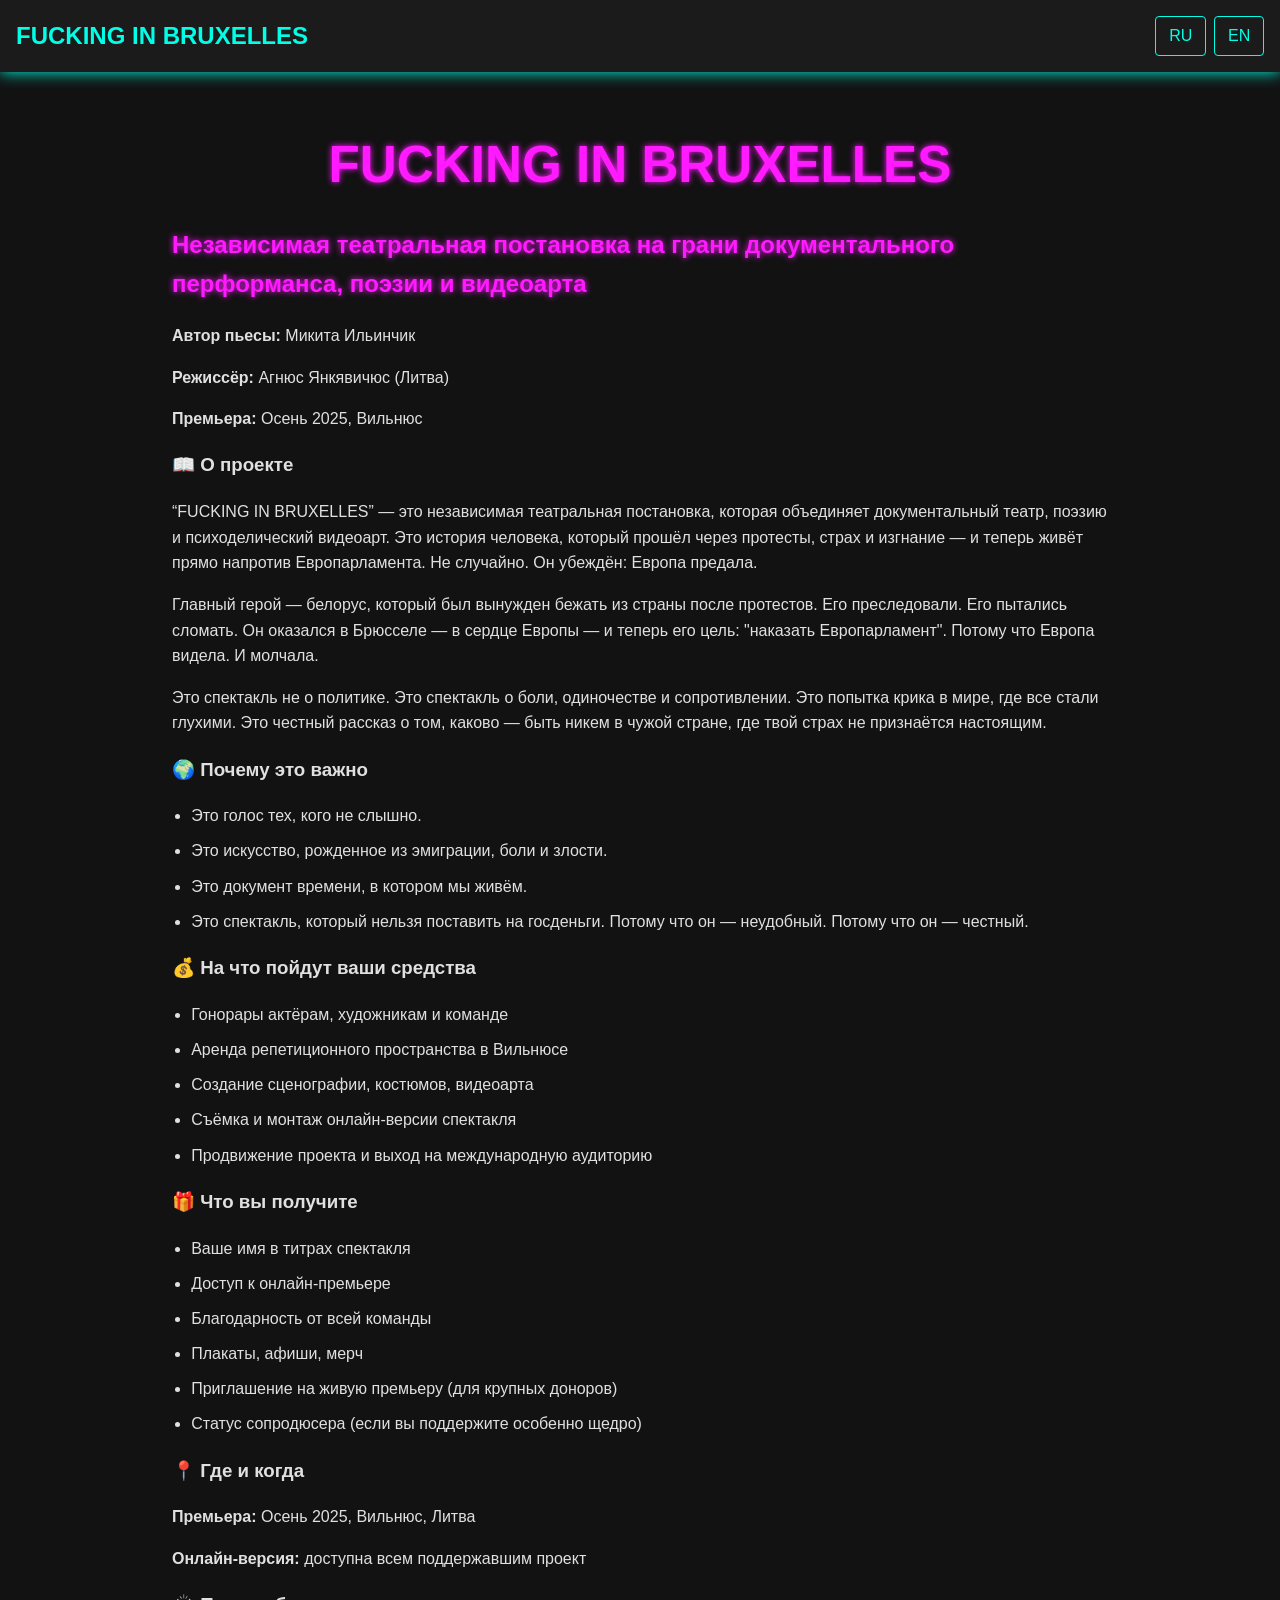
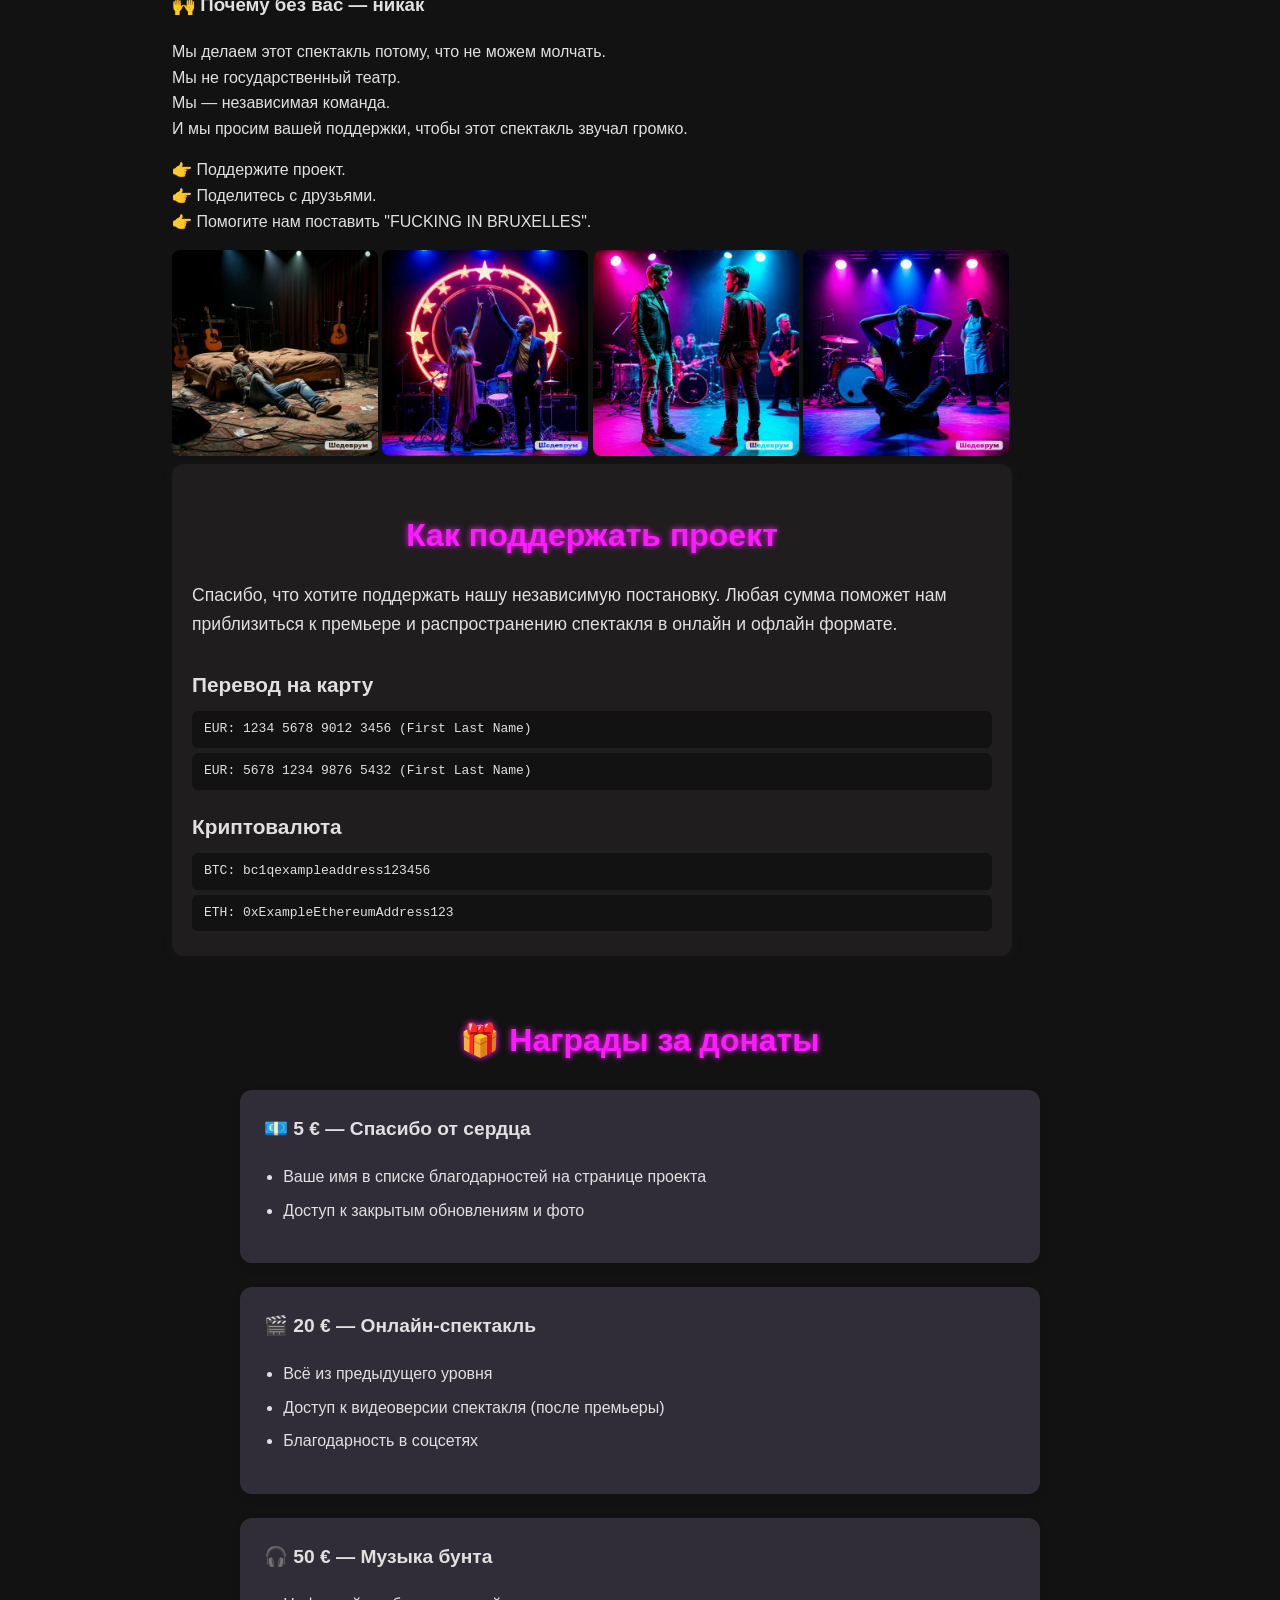
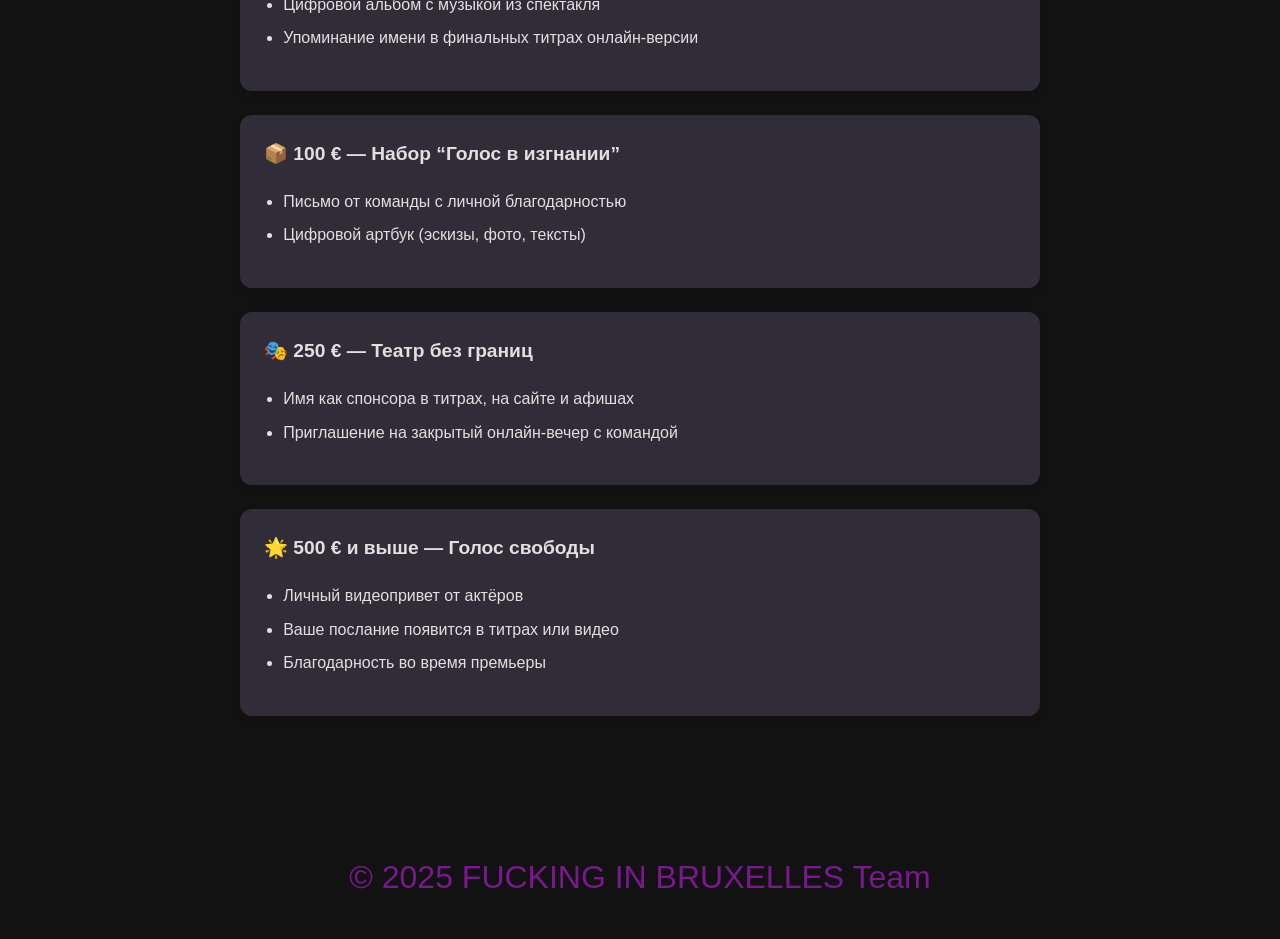
==== commit 8202f724: "container" ====
--- a/index.html
+++ b/index.html
@@ -14,6 +14,8 @@
       <a href="index-en.html" class="lang-button">EN</a>
     </div>
   </header>
+
+  <div class="container">
 
   <main class="content">
     <h2 class="main-title">FUCKING IN BRUXELLES</h2>
@@ -146,7 +148,7 @@
     
     
   </main>
-
+</div>
 
   <footer class="footer">
     <p class="support-title">&copy; 2025 FUCKING IN BRUXELLES Team</p>
--- a/style.css
+++ b/style.css
@@ -309,3 +309,9 @@
   background-color: #121212; /* опционально */
   color: #7b178f;
 }
+
+.container {
+  max-width: 1000px;
+  margin: 0 auto;
+  padding: 0 20px;
+}
